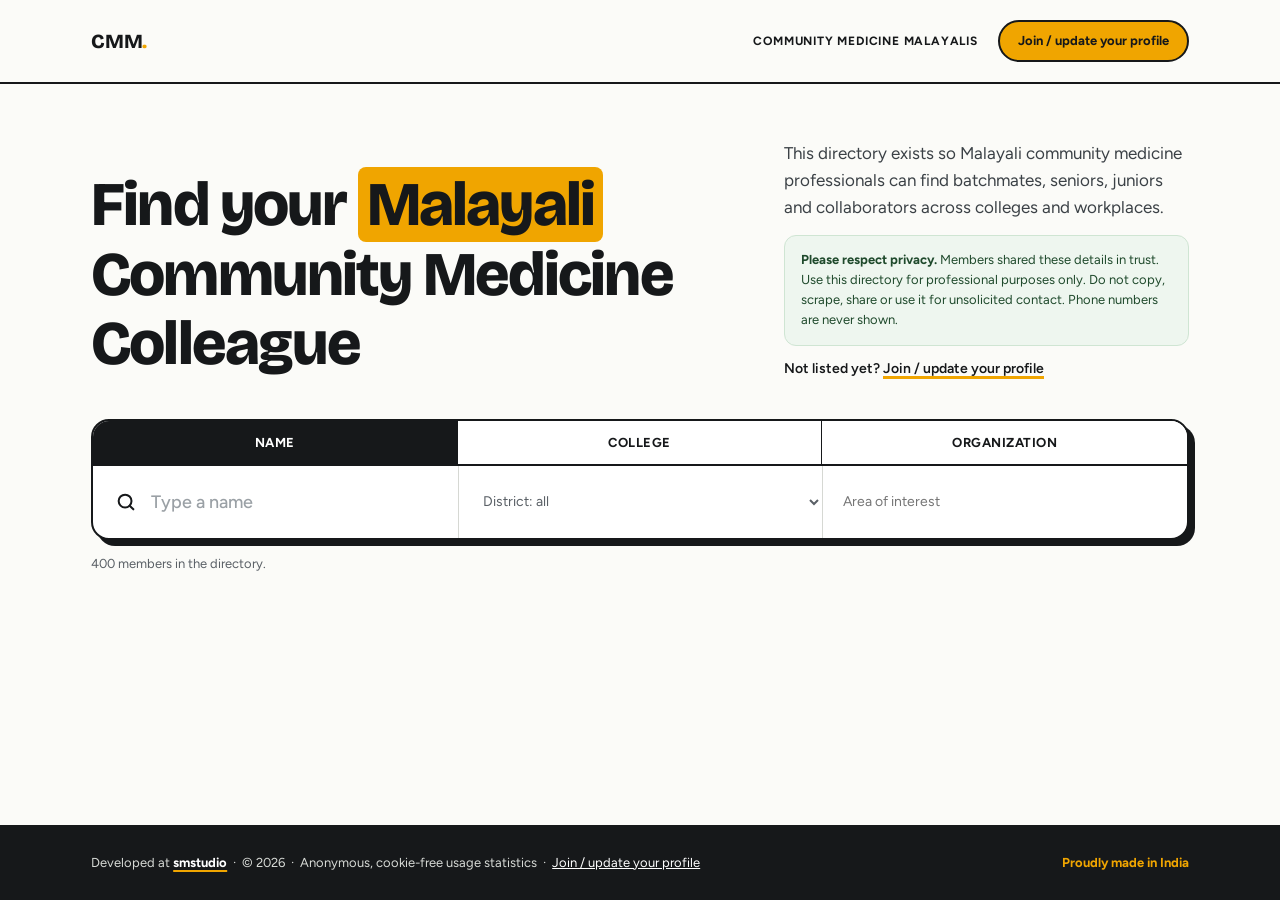
==== site/index.html @ 45ac95a4 "Add LinkedIn profile links to credits popup Co-Authored-By: Claude Sonnet 5.5 <noreply@anthropic.com" ====
<!DOCTYPE html>
<html lang="en">
<head>
<meta charset="UTF-8">
<meta name="viewport" content="width=device-width, initial-scale=1.0">
<title>Community Medicine Malayalis Directory</title>
<link rel="icon" type="image/svg+xml" href="favicon.svg">
<link rel="icon" type="image/png" sizes="32x32" href="favicon-32.png">
<link rel="apple-touch-icon" href="apple-touch-icon.png">
<meta name="theme-color" content="#16181a">
<meta name="description" content="A members directory for Malayali community medicine professionals. For professional use only.">
<link rel="preconnect" href="https://fonts.googleapis.com">
<link rel="preconnect" href="https://fonts.gstatic.com" crossorigin>
<link href="https://fonts.googleapis.com/css2?family=Bricolage+Grotesque:wght@500;700;800&family=Figtree:wght@400;500;600;700&display=swap" rel="stylesheet">
<style>
:root{
  --ink:#16181a; --paper:#fbfbf8; --white:#fff; --line:#d6d8d3; --muted:#5a6066;
  --gold:#f0a500; --gold-soft:#fff7e0; --green:#0b6b3a; --green-soft:#eef6ef; --blue:#1a4f9c; --amber:#a67600;
  --display:'Bricolage Grotesque','Segoe UI',system-ui,sans-serif; --body:'Figtree','Segoe UI',system-ui,sans-serif;
}
*{box-sizing:border-box;margin:0;padding:0}
html{scroll-behavior:smooth}
body{font-family:var(--body);background:var(--paper);color:var(--ink);line-height:1.5;min-height:100vh;display:flex;flex-direction:column}
a{color:var(--green)}
button,input,select{font-family:inherit;color:inherit}
:focus-visible{outline:3px solid var(--gold);outline-offset:2px}
.wrap{width:100%;max-width:1200px;margin:0 auto;padding:0 clamp(16px,4vw,64px)}

/* masthead */
.mast{border-bottom:2px solid var(--ink)}
.mast .wrap{display:flex;align-items:center;justify-content:space-between;gap:12px;padding-top:20px;padding-bottom:20px}
.logo{font-family:var(--display);font-weight:800;font-size:20px;letter-spacing:-.3px}
.logo span{color:var(--gold)}
.mast-title{font-size:12px;font-weight:700;letter-spacing:.8px;text-transform:uppercase;text-align:right}
.mast-r{display:flex;align-items:center;gap:20px}
.join-btn{display:inline-block;background:var(--gold);color:var(--ink);border:2px solid var(--ink);border-radius:999px;padding:9px 18px;font-size:13px;font-weight:700;text-decoration:none;white-space:nowrap;transition:transform .12s,box-shadow .12s}
.join-btn:hover{color:var(--ink);transform:translate(-1px,-1px);box-shadow:3px 3px 0 var(--ink)}
.join-btn:focus-visible{outline:3px solid var(--ink);outline-offset:2px}
.join-line{margin-top:12px;font-size:14px;font-weight:600}
.join-line a{color:var(--ink);text-decoration:underline;text-decoration-color:var(--gold);text-decoration-thickness:3px;text-underline-offset:3px}
.foot a{color:#fff;text-decoration:underline}
@media(max-width:720px){.mast-title{display:none}}

/* hero */
.hero{display:flex;flex-wrap:wrap;gap:32px 48px;align-items:flex-end;padding:clamp(32px,6vw,56px) 0 clamp(24px,4vw,40px)}
.hero h1{flex:1 1 560px;font-family:var(--display);font-weight:800;font-size:clamp(36px,5.4vw,62px);line-height:1.12;letter-spacing:-.03em}
.hero h1 mark{background:var(--gold);color:var(--ink);padding:0 .15em;border-radius:8px;-webkit-box-decoration-break:clone;box-decoration-break:clone}
.hero-side{flex:1 1 320px;min-width:0}
.hero-side p{font-size:17px;line-height:1.6;color:#3b4146;margin-bottom:14px}
.privacy{padding:14px 16px;border-radius:12px;background:var(--green-soft);border:1px solid #cfe5d3;font-size:13px;line-height:1.55;color:#1f4a2c}

/* search box */
.search{border:2px solid var(--ink);border-radius:18px;background:var(--white);box-shadow:6px 6px 0 var(--ink);position:relative}
.tabs{display:grid;grid-template-columns:repeat(3,minmax(0,1fr));border-bottom:2px solid var(--ink);border-radius:16px 16px 0 0;overflow:hidden}
.tab{padding:14px 8px;text-align:center;font-size:13px;font-weight:700;letter-spacing:.5px;text-transform:uppercase;background:var(--white);border:none;border-right:1px solid var(--ink);cursor:pointer}
.tab:last-child{border-right:none}
.tab[aria-selected="true"]{background:var(--ink);color:#fff}
.tab:hover:not([aria-selected="true"]){background:var(--gold-soft)}
.sbar{display:grid;grid-template-columns:repeat(3,minmax(0,1fr));align-items:stretch;position:relative}
.qwrap{position:static;display:flex;align-items:center;gap:14px;padding:0 22px;min-height:72px}
.qwrap svg{flex:none}
.qwrap input{flex:1;min-width:0;border:none;background:none;font-size:18px;font-weight:600;padding:20px 0;outline:none}
.qwrap input::placeholder{color:#9aa0a5;font-weight:500}
.qwrap:focus-within{background:#fffdf4}
.sel{border-left:1px solid var(--line);display:flex;align-items:center}
.sel select,.sel input{width:100%;height:100%;min-height:72px;border:none;background:none;padding:0 20px;font-size:14px;color:var(--muted);outline:none}
.sel select:focus,.sel input:focus{background:#fffdf4}
.hint{border-radius:0 0 16px 16px;padding:12px 22px;background:var(--gold-soft);border-top:1px solid #f0d890;font-size:13px;line-height:1.5;color:#5c4600}
.suggestions{position:absolute;left:-2px;right:-2px;top:100%;z-index:60;background:#fff;border:2px solid var(--ink);border-radius:0 0 16px 16px;max-height:340px;overflow-y:auto;display:none;box-shadow:6px 6px 0 var(--ink)}
.suggestions.show{display:block}
.suggestions button{display:flex;justify-content:space-between;gap:12px;width:100%;text-align:left;padding:13px 22px;border:none;background:#fff;font-size:15px;font-weight:500;cursor:pointer;border-bottom:1px solid #eee}
.suggestions button:hover,.suggestions button:focus{background:var(--gold-soft);outline:none}
.suggestions .cnt{color:var(--muted);font-size:12px;white-space:nowrap;font-weight:600}
.sugtitle{padding:8px 22px;background:var(--ink);color:#fff;font-size:11px;font-weight:700;letter-spacing:.8px;text-transform:uppercase}

/* results */
#results-area{padding-top:44px}
.rhead{display:flex;flex-wrap:wrap;gap:12px 20px;align-items:center;justify-content:space-between;margin-bottom:14px}
.rcount{font-family:var(--display);font-weight:700;font-size:28px;letter-spacing:-.5px}
.rsub{font-size:13px;font-weight:700}
.rsub .ug{color:var(--blue)} .rsub .pg{color:var(--green)} .rsub .wk{color:var(--amber)}
.tools{display:flex;flex-wrap:wrap;gap:10px;align-items:center;border-top:2px solid var(--ink);padding-top:14px;margin-bottom:20px}
.seg{display:inline-flex;border:2px solid var(--ink);border-radius:999px;overflow:hidden}
.seg button{padding:8px 16px;font-size:13px;font-weight:700;border:none;background:#fff;cursor:pointer}
.seg button[aria-pressed="true"]{background:var(--ink);color:#fff}
.sortsel{display:flex;align-items:center;gap:8px;margin-left:auto;font-size:13px;font-weight:600}
.sortsel select{padding:8px 12px;border:2px solid var(--ink);border-radius:999px;background:#fff;font-size:13px;font-weight:600}
.dirbtn{padding:8px 12px;border:2px solid var(--ink);border-radius:999px;background:#fff;font-size:13px;font-weight:700;cursor:pointer}

/* cards */
.cards{display:grid;grid-template-columns:repeat(auto-fill,minmax(310px,1fr));gap:20px}
.card{background:#fff;border:2px solid var(--ink);border-radius:16px;padding:20px;display:flex;flex-direction:column;gap:14px;box-shadow:4px 4px 0 var(--ink);transition:transform .15s,box-shadow .15s}
.card:hover{transform:translate(-2px,-2px);box-shadow:6px 6px 0 var(--ink)}
.cname{font-family:var(--display);font-weight:700;font-size:21px;letter-spacing:-.3px;line-height:1.15}
.cmeta{font-size:13px;color:var(--muted);margin-top:4px;display:flex;flex-wrap:wrap;gap:6px 10px;align-items:center}
.chip{display:inline-block;padding:2px 9px;border-radius:999px;font-size:11px;font-weight:700;border:1.5px solid currentColor}
.chip.done{color:var(--green)} .chip.ongoing{color:var(--amber)}
.rows{display:flex;flex-direction:column;gap:8px}
.trow{display:flex;gap:10px;align-items:baseline;font-size:13.5px;font-weight:500;line-height:1.4}
.trow.dim{opacity:.4}
.tag{flex:0 0 62px;font-size:11px;font-weight:800;letter-spacing:.8px}
.tag.ug{color:var(--blue)} .tag.pg{color:var(--green)} .tag.wk{color:var(--amber)}
.tsub{display:block;font-weight:400;color:var(--muted);font-size:12px}
.cactions{display:flex;gap:8px;margin-top:auto}
.btn{padding:9px 16px;border:2px solid var(--ink);border-radius:999px;background:#fff;font-size:13px;font-weight:700;cursor:pointer}
.btn:hover{background:var(--gold-soft)}
.btn.solid{background:var(--ink);color:#fff}
.btn.solid:hover{background:#2c3135}
.emailbox{font-size:13px;font-weight:600;word-break:break-all;padding:10px 12px;background:var(--gold-soft);border:1px solid #f0d890;border-radius:10px}

/* table */
.tablewrap{overflow-x:auto;border:2px solid var(--ink);border-radius:14px;background:#fff}
table{width:100%;border-collapse:collapse;font-size:13.5px;min-width:860px}
th{position:sticky;top:0;background:var(--ink);color:#fff;text-align:left;padding:0;font-size:11px;letter-spacing:.7px;text-transform:uppercase;white-space:nowrap}
th button{width:100%;padding:13px 14px;background:none;border:none;color:#fff;font:inherit;text-transform:inherit;letter-spacing:inherit;font-weight:700;text-align:left;cursor:pointer;display:flex;gap:6px;align-items:center}
th button:hover{background:#2c3135}
th .arrow{opacity:.35;font-size:10px}
th[aria-sort="ascending"] .arrow,th[aria-sort="descending"] .arrow{opacity:1;color:var(--gold)}
th.plain{padding:13px 14px}
td{padding:13px 14px;border-bottom:1px solid var(--line);vertical-align:top}
tbody tr:hover{background:#fffdf4}
td.acts{display:table-cell;white-space:nowrap}
td.acts .btn{display:block;margin-bottom:6px;padding:6px 14px}
td.acts .emailbox{margin-bottom:6px;white-space:normal;min-width:180px}
td.nm{font-weight:700;font-family:var(--display);font-size:15px}
td.dimcell{opacity:.45}
td .tsub{margin-top:2px}

mark{background:#ffe27a;color:inherit;border-radius:3px;padding:0 1px}
.empty{padding:48px 20px;text-align:center;border:2px dashed var(--ink);border-radius:16px;background:#fff;color:var(--muted)}
.empty b{display:block;font-family:var(--display);font-size:22px;color:var(--ink);margin-bottom:6px}

/* pagination */
.pager{display:flex;flex-wrap:wrap;gap:12px;justify-content:space-between;align-items:center;padding:30px 0 4px}
.pshow{font-size:13px;color:var(--muted)}
.pnav{display:flex;gap:6px;align-items:center;flex-wrap:wrap}
.pbtn{min-width:38px;height:38px;padding:0 10px;border-radius:999px;border:2px solid transparent;background:none;font-size:14px;font-weight:600;cursor:pointer}
.pbtn:hover:not(:disabled):not([aria-current]){border-color:var(--ink)}
.pbtn[aria-current="page"]{background:var(--ink);color:#fff}
.pbtn.wide{border-color:var(--ink);font-weight:700;padding:0 16px}
.pbtn:disabled{color:#9aa0a5;cursor:default;border-color:transparent}
.pdots{padding:0 4px;color:var(--muted)}

/* modal */
.overlay{position:fixed;inset:0;background:rgba(22,24,26,.6);display:none;align-items:center;justify-content:center;z-index:100;padding:16px}
.overlay.show{display:flex}
.modal{background:#fff;border:2px solid var(--ink);border-radius:18px;box-shadow:8px 8px 0 var(--ink);max-width:560px;width:100%;max-height:90vh;overflow-y:auto;padding:26px}
.mhead{display:flex;justify-content:space-between;gap:12px;align-items:flex-start;margin-bottom:16px;padding-bottom:14px;border-bottom:2px solid var(--ink)}
.mhead h2{font-family:var(--display);font-size:26px;line-height:1.1;letter-spacing:-.4px}
.mclose{width:38px;height:38px;border-radius:50%;border:2px solid var(--ink);background:#fff;font-size:18px;cursor:pointer;flex:none}
.msec{margin-bottom:16px}
.msec h3{font-size:11px;font-weight:800;letter-spacing:.9px;text-transform:uppercase;color:var(--muted);margin-bottom:6px}
.msec p{font-size:14.5px;font-weight:500}
.itags{display:flex;flex-wrap:wrap;gap:6px}
.itag{padding:3px 10px;border:1.5px solid var(--ink);border-radius:999px;font-size:12px;font-weight:600}

/* footer */
.foot{margin-top:56px;background:var(--ink);color:#d7dad6}
.foot .wrap{display:flex;flex-wrap:wrap;gap:12px;justify-content:space-between;align-items:center;padding-top:28px;padding-bottom:28px;font-size:13px}
.foot b{color:#fff}
.foot .in{color:var(--gold);font-weight:700}
.credit-link{background:none;border:0;padding:0;font:inherit;font-weight:700;color:#fff;cursor:pointer;text-decoration:underline;text-decoration-color:var(--gold);text-decoration-thickness:2px;text-underline-offset:3px}
.credit-link:hover{color:var(--gold)}
.credit-link:focus-visible{outline:3px solid var(--gold);outline-offset:3px;border-radius:3px}
/* credits popup */
.cgroup{margin-bottom:18px}
.cgroup:last-child{margin-bottom:0}
.cgroup h3{font-size:11px;font-weight:800;letter-spacing:.9px;text-transform:uppercase;color:var(--muted);margin-bottom:8px}
.cperson{display:flex;justify-content:space-between;align-items:center;gap:12px;flex-wrap:wrap;padding:12px 14px;border:2px solid var(--ink);border-radius:12px;background:var(--gold-soft);margin-bottom:8px}
.cperson:last-child{margin-bottom:0}
.cname{font-family:var(--display);font-weight:800;font-size:18px;line-height:1.2}
.crole{font-size:13px;font-weight:500;color:var(--muted);margin-top:2px}
.clink{display:inline-flex;align-items:center;gap:6px;padding:6px 12px;border:2px solid var(--ink);border-radius:999px;background:#fff;color:var(--ink);font-size:12.5px;font-weight:700;text-decoration:none;white-space:nowrap}
.clink:hover{background:var(--ink);color:#fff}
.clink svg{width:14px;height:14px;fill:currentColor}
.cnote{font-size:12px;color:var(--muted);margin-top:16px;padding-top:12px;border-top:1px solid var(--line)}
main{flex:1}
.loadnote{font-size:13px;color:var(--muted);margin-top:14px}
@media (max-width:640px){
  .sbar{grid-template-columns:1fr}
  .sel{border-left:none;border-top:1px solid var(--line)}
  .tab{font-size:11px;letter-spacing:.2px}
  .search{box-shadow:4px 4px 0 var(--ink)}
  .qwrap input{font-size:17px}
  .sortsel{margin-left:0;width:100%}
  .mast-title{display:none}
}
</style>
<script data-goatcounter="https://cmm.goatcounter.com/count"
        async src="//gc.zgo.at/count.js"></script>
</head>
<body>

<header class="mast"><div class="wrap">
  <div class="logo">CMM<span>.</span></div>
  <div class="mast-r"><div class="mast-title">Community Medicine Malayalis</div><a class="join-btn" href="https://docs.google.com/forms/d/e/1FAIpQLScqlafdQdbwn4M9MFp9jp8qxXYpPZm8fULQ5s_ktDN0arLXPQ/viewform?pli=1" rel="noopener noreferrer" target="_blank" data-join>Join / update your profile</a></div>
</div></header>

<main>
<div class="wrap">
  <section class="hero">
    <h1>Find your <mark>Malayali</mark> Community Medicine Colleague</h1>
    <div class="hero-side">
      <p>This directory exists so Malayali community medicine professionals can find batchmates, seniors, juniors and collaborators across colleges and workplaces.</p>
      <div class="privacy"><b>Please respect privacy.</b> Members shared these details in trust. Use this directory for professional purposes only. Do not copy, scrape, share or use it for unsolicited contact. Phone numbers are never shown.</div>
      <div class="join-line">Not listed yet? <a href="https://docs.google.com/forms/d/e/1FAIpQLScqlafdQdbwn4M9MFp9jp8qxXYpPZm8fULQ5s_ktDN0arLXPQ/viewform?pli=1" rel="noopener noreferrer" target="_blank" data-join>Join / update your profile</a></div>
    </div>
  </section>

  <section class="search" aria-label="Search the directory">
    <div class="tabs" role="tablist" aria-label="What to search">
      <button class="tab" role="tab" data-scope="name" aria-selected="true">Name</button>
      <button class="tab" role="tab" data-scope="college" aria-selected="false">College</button>
      <button class="tab" role="tab" data-scope="org" aria-selected="false">Organization</button>
    </div>
    <div class="sbar">
      <div class="qwrap">
        <svg width="22" height="22" viewBox="0 0 24 24" fill="none" stroke="#16181a" stroke-width="2.2" stroke-linecap="round" aria-hidden="true"><circle cx="11" cy="11" r="7"/><path d="M20 20l-4-4"/></svg>
        <input id="q" type="text" autocomplete="off" aria-label="Search" placeholder="Type a name">
      </div>
      <div class="sel"><select id="district" aria-label="Native district"><option value="">District: all</option></select></div>
      <div class="sel"><input id="interest" type="text" aria-label="Area of interest" placeholder="Area of interest" autocomplete="off"></div>
      <div class="suggestions" id="suggestions"></div>
    </div>
    <div class="hint" id="hint" style="display:none">Members spelled college names in different ways. Try <b>GMC</b>, <b>Govt Medical College</b> or the city name, such as <b>Trivandrum</b> or <b>Thiruvananthapuram</b>.</div>
  </section>

  <div class="loadnote" id="loadnote">Loading directory…</div>

  <section id="results-area" hidden>
    <div class="rhead">
      <div class="rcount" id="rcount"></div>
      <div class="rsub" id="rsub"></div>
    </div>
    <div class="tools">
      <div class="seg" role="group" aria-label="View">
        <button id="vCards" aria-pressed="true">Cards</button>
        <button id="vTable" aria-pressed="false">Table</button>
      </div>
      <div class="sortsel"><label for="sortKey">Sort by</label>
        <select id="sortKey">
          <option value="name">Name</option>
          <option value="native_district">District</option>
          <option value="professional_status">Status</option>
          <option value="ug_college">UG college</option>
          <option value="pg_college">PG college</option>
          <option value="organization">Organization</option>
          <option value="designation">Designation</option>
        </select>
        <button class="dirbtn" id="sortDir" aria-label="Toggle sort direction">A → Z</button>
      </div>
    </div>
    <div id="out" aria-live="polite"></div>
    <nav class="pager" id="pager" aria-label="Pages"></nav>
  </section>
</div>
</main>

<footer class="foot"><div class="wrap">
  <div>Developed at <button type="button" class="credit-link" id="creditsBtn" aria-haspopup="dialog" title="Meet the team behind this platform">smstudio</button> &nbsp;·&nbsp; © 2026 &nbsp;·&nbsp; Anonymous, cookie-free usage statistics &nbsp;·&nbsp; <a href="https://docs.google.com/forms/d/e/1FAIpQLScqlafdQdbwn4M9MFp9jp8qxXYpPZm8fULQ5s_ktDN0arLXPQ/viewform?pli=1" rel="noopener noreferrer" target="_blank" data-join>Join / update your profile</a></div>
  <div class="in">Proudly made in India</div>
</div></footer>

<div class="overlay" id="overlay" role="dialog" aria-modal="true" aria-labelledby="mname">
  <div class="modal">
    <div class="mhead"><h2 id="mname"></h2><button class="mclose" id="mclose" aria-label="Close">✕</button></div>
    <div id="mbody"></div>
  </div>
</div>

<div class="overlay" id="creditsOverlay" role="dialog" aria-modal="true" aria-labelledby="creditsTitle">
  <div class="modal">
    <div class="mhead"><h2 id="creditsTitle">Credits</h2><button class="mclose" id="creditsClose" aria-label="Close credits">✕</button></div>
    <div id="creditsBody"></div>
  </div>
</div>

<script>
var CSV_URL = 'directory.csv';
var PAGE_SIZE = 20;
var EMAIL_RE = /^[^\s@<>"']+@[^\s@<>"']+\.[^\s@<>"']+$/;

/* ---------- CSV ---------- */
function parseCSV(text) {
  var rows = [], row = [], cell = '', inQuotes = false;
  for (var i = 0; i < text.length; i++) {
    var ch = text[i];
    if (inQuotes) {
      if (ch === '"') { if (text[i + 1] === '"') { cell += '"'; i++; } else inQuotes = false; }
      else cell += ch;
    } else if (ch === '"') inQuotes = true;
    else if (ch === ',') { row.push(cell); cell = ''; }
    else if (ch === '\n' || ch === '\r') {
      if (ch === '\r' && text[i + 1] === '\n') i++;
      row.push(cell); cell = '';
      if (row.some(function (c) { return c.trim() !== ''; })) rows.push(row);
      row = [];
    } else cell += ch;
  }
  row.push(cell);
  if (row.some(function (c) { return c.trim() !== ''; })) rows.push(row);
  return rows;
}
function rowsToRecords(rows) {
  if (rows.length < 2) return [];
  var header = rows[0].map(function (h) { return h.trim(); });
  var out = [];
  for (var i = 1; i < rows.length; i++) {
    var rec = {};
    header.forEach(function (h, idx) { rec[h] = (rows[i][idx] || '').trim(); });
    if (rec.name) out.push(rec);
  }
  return out;
}

/* ---------- helpers ---------- */
function esc(t) {
  return String(t == null ? '' : t).replace(/[&<>"']/g, function (c) {
    return { '&': '&amp;', '<': '&lt;', '>': '&gt;', '"': '&quot;', "'": '&#39;' }[c];
  });
}
function norm(s) { return String(s || '').toLowerCase().replace(/[^a-z0-9]+/g, ' ').trim(); }
function tokens(q) { var n = norm(q); return n ? n.split(' ') : []; }
function hasAll(value, toks) { var n = norm(value); return n !== '' && toks.every(function (t) { return n.indexOf(t) !== -1; }); }
function hl(text, toks) {
  text = String(text == null ? '' : text);
  if (!toks.length || !text) return esc(text);
  var re = new RegExp('(' + toks.map(function (t) { return t.replace(/[.*+?^${}()|[\]\\]/g, '\\$&'); }).join('|') + ')', 'ig');
  return text.split(re).map(function (p, i) { return i % 2 ? '<mark>' + esc(p) + '</mark>' : esc(p); }).join('');
}
function statusInfo(r) {
  if (r.professional_status === 'PG Ongoing') return { text: 'PG ongoing', cls: 'ongoing' };
  if (r.professional_status === 'Completed PG') return { text: 'PG completed', cls: 'done' };
  return { text: '', cls: '' };
}

/* ---------- anonymous usage events (GoatCounter: no cookies, no search text, no names) ---------- */
function track(name) {
  try {
    if (window.goatcounter && typeof window.goatcounter.count === 'function') {
      window.goatcounter.count({ path: 'event/' + name, title: name, event: true });
    }
  } catch (e) { /* analytics must never break the page */ }
}
var searchTimer = null;
function trackSearch() {
  clearTimeout(searchTimer);
  var n = activeToks().join('').length;
  if (n < 3) return;
  searchTimer = setTimeout(function () { track('search-' + S.scope); }, 1500);
}

/* ---------- state ---------- */
var S = { scope: 'name', view: 'cards', sortKey: 'name', sortDir: 1, page: 1, revealed: {} };
var RECORDS = [], SUGGEST = { college: [], org: [] }, CURRENT = [];
var $ = function (id) { return document.getElementById(id); };

/* ---------- matching ---------- */
function activeToks() { return tokens($('q').value); }
function filterActive() { return activeToks().length > 0 || $('district').value !== '' || tokens($('interest').value).length > 0; }

function matchRecord(r, toks) {
  var hits = {};
  var d = $('district').value;
  if (d && r.native_district !== d) return null;
  var it = tokens($('interest').value);
  if (it.length && !hasAll(r.interests, it)) return null;
  if (!toks.length) return hits;
  var sc = S.scope;
  if (sc === 'name') { return hasAll(r.name, toks) ? { name: true } : null; }
  if (sc === 'college') {
    var any = false;
    ['ug_college', 'pg_college', 'organization'].forEach(function (k) { if (hasAll(r[k], toks)) { hits[k] = true; any = true; } });
    return any ? hits : null;
  }
  if (sc === 'org') {
    var a2 = false;
    ['organization', 'designation'].forEach(function (k) { if (hasAll(r[k], toks)) { hits[k] = true; a2 = true; } });
    return a2 ? hits : null;
  }
  return null;
}

function sortValue(r, key) { return (r[key] || '').toLowerCase(); }
function sortRows(rows) {
  var k = S.sortKey, dir = S.sortDir;
  return rows.slice().sort(function (a, b) {
    var x = sortValue(a.r, k), y = sortValue(b.r, k);
    if (x === '' && y !== '') return 1;
    if (y === '' && x !== '') return -1;
    var c = x.localeCompare(y, undefined, { numeric: true, sensitivity: 'base' });
    if (c === 0) c = a.r.name.localeCompare(b.r.name, undefined, { sensitivity: 'base' });
    return c * dir;
  });
}

/* ---------- rendering ---------- */
function emailHtml(r) {
  return EMAIL_RE.test(r.email) ? '<a href="mailto:' + esc(r.email) + '">' + esc(r.email) + '</a>' : 'Email not provided';
}
function levelRows(r, hits, toks, college) {
  var out = [];
  var rows = [
    { k: 'ug_college', tag: 'ug', label: 'UG', sub: r.ug_year ? 'Year ' + r.ug_year : '' },
    { k: 'pg_college', tag: 'pg', label: 'PG', sub: statusInfo(r).text },
    { k: 'organization', tag: 'wk', label: 'WORKING', sub: r.designation }
  ];
  rows.forEach(function (x) {
    if (!r[x.k]) return;
    var dim = college && !hits[x.k];
    out.push('<div class="trow' + (dim ? ' dim' : '') + '"><span class="tag ' + x.tag + '">' + x.label + '</span><span>' + hl(r[x.k], toks) +
      (x.sub ? '<span class="tsub">' + esc(x.sub) + '</span>' : '') + '</span></div>');
  });
  return out.join('');
}
function cardHtml(item, toks) {
  var r = item.r, st = statusInfo(r), id = item.id, college = S.scope === 'college' && toks.length > 0;
  var open = !!S.revealed[id];
  return '<article class="card"><div><div class="cname">' + hl(r.name, S.scope === 'name' ? toks : []) + '</div>' +
    '<div class="cmeta"><span>' + hl(r.native_district || 'District not given', []) + '</span>' +
    (st.text ? '<span class="chip ' + st.cls + '">' + esc(st.text) + '</span>' : '') + '</div></div>' +
    '<div class="rows">' + levelRows(r, item.hits, toks, college) + '</div>' +
    (open ? '<div class="emailbox">' + emailHtml(r) + '</div>' : '') +
    '<div class="cactions"><button class="btn solid" data-act="email" data-id="' + id + '">' + (open ? 'Hide email' : 'Show email') + '</button>' +
    '<button class="btn" data-act="detail" data-id="' + id + '">Details</button></div></article>';
}
var COLS = [
  { k: 'name', label: 'Name' }, { k: 'native_district', label: 'District' }, { k: 'professional_status', label: 'Status' },
  { k: 'ug_college', label: 'UG college' }, { k: 'pg_college', label: 'PG college' }, { k: 'organization', label: 'Organization' },
  { k: 'designation', label: 'Designation' }
];
function tableHtml(items, toks) {
  var college = S.scope === 'college' && toks.length > 0;
  var head = COLS.map(function (c) {
    var sorted = S.sortKey === c.k;
    var aria = sorted ? (S.sortDir === 1 ? 'ascending' : 'descending') : 'none';
    return '<th scope="col" aria-sort="' + aria + '"><button data-sort="' + c.k + '">' + esc(c.label) + ' <span class="arrow">' + (sorted ? (S.sortDir === 1 ? '▲' : '▼') : '↕') + '</span></button></th>';
  }).join('') + '<th scope="col" class="plain">Contact</th>';
  var body = items.map(function (it) {
    var r = it.r, id = it.id, h = it.hits;
    function cell(k, extra) {
      var dim = college && (k === 'ug_college' || k === 'pg_college' || k === 'organization') && !h[k];
      var hlOn = (S.scope === 'college' && h[k]) || (S.scope === 'org' && h[k]) || false || (S.scope === 'name' && k === 'name');
      return '<td class="' + (extra || '') + (dim ? ' dimcell' : '') + '">' + (hlOn ? hl(r[k], toks) : esc(r[k])) + '</td>';
    }
    var open = !!S.revealed[id];
    return '<tr>' + cell('name', 'nm') + cell('native_district') +
      '<td>' + esc(statusInfo(r).text) + '</td>' + cell('ug_college') + cell('pg_college') + cell('organization') + cell('designation') +
      '<td class="acts">' + (open ? '<div class="emailbox">' + emailHtml(r) + '</div>' : '<button class="btn" data-act="email" data-id="' + id + '">Show email</button>') +
      '<button class="btn" data-act="detail" data-id="' + id + '">Details</button></td></tr>';
  }).join('');
  return '<div class="tablewrap"><table><thead><tr>' + head + '</tr></thead><tbody>' + body + '</tbody></table></div>';
}
function pagerHtml(total, pages) {
  if (total <= PAGE_SIZE) return '<div class="pshow">Showing all ' + total + '</div>';
  var from = (S.page - 1) * PAGE_SIZE + 1, to = Math.min(total, S.page * PAGE_SIZE);
  var nums = [], p;
  for (p = 1; p <= pages; p++) { if (p === 1 || p === pages || Math.abs(p - S.page) <= 1) nums.push(p); else if (nums[nums.length - 1] !== '…') nums.push('…'); }
  var btns = nums.map(function (n) {
    return n === '…' ? '<span class="pdots">…</span>' :
      '<button class="pbtn" data-page="' + n + '"' + (n === S.page ? ' aria-current="page"' : '') + ' aria-label="Page ' + n + '">' + n + '</button>';
  }).join('');
  return '<div class="pshow">Showing ' + from + ' to ' + to + ' of ' + total + '</div><div class="pnav">' +
    '<button class="pbtn wide" data-page="' + (S.page - 1) + '"' + (S.page === 1 ? ' disabled' : '') + '>Previous</button>' + btns +
    '<button class="pbtn wide" data-page="' + (S.page + 1) + '"' + (S.page === pages ? ' disabled' : '') + '>Next</button></div>';
}

function render(resetPage) {
  if (resetPage) S.page = 1;
  var area = $('results-area');
  if (!filterActive()) { area.hidden = true; CURRENT = []; return; }
  var toks = activeToks();
  var items = [];
  RECORDS.forEach(function (r, i) { var h = matchRecord(r, toks); if (h) items.push({ r: r, id: i, hits: h }); });
  items = sortRows(items);
  CURRENT = items;
  area.hidden = false;
  var total = items.length, pages = Math.max(1, Math.ceil(total / PAGE_SIZE));
  if (S.page > pages) S.page = pages;
  var c = { ug: 0, pg: 0, wk: 0 };
  if (S.scope === 'college' && toks.length) {
    items.forEach(function (it) { if (it.hits.ug_college) c.ug++; if (it.hits.pg_college) c.pg++; if (it.hits.organization) c.wk++; });
    $('rsub').innerHTML = '<span class="ug">UG ' + c.ug + '</span> &nbsp;/&nbsp; <span class="pg">PG ' + c.pg + '</span> &nbsp;/&nbsp; <span class="wk">Working ' + c.wk + '</span>';
  } else $('rsub').innerHTML = '';
  $('rcount').textContent = total + (total === 1 ? ' member found' : ' members found');
  if (!total) {
    $('out').innerHTML = '<div class="empty"><b>No members found</b>Try a shorter word, another spelling (GMC, Govt, a city name) or a different tab.</div>';
    $('pager').innerHTML = ''; return;
  }
  var slice = items.slice((S.page - 1) * PAGE_SIZE, S.page * PAGE_SIZE);
  $('out').innerHTML = S.view === 'table' ? tableHtml(slice, toks) : '<div class="cards">' + slice.map(function (it) { return cardHtml(it, toks); }).join('') + '</div>';
  $('pager').innerHTML = pagerHtml(total, pages);
  $('sortKey').value = S.sortKey;
  $('sortDir').textContent = S.sortDir === 1 ? 'A → Z' : 'Z → A';
}

/* ---------- suggestions ---------- */
function buildSuggest(fields) {
  var map = {};
  RECORDS.forEach(function (r) {
    fields.forEach(function (f) {
      var raw = r[f]; var k = norm(raw); if (!k) return;
      if (map[k]) map[k].count++; else map[k] = { display: raw, key: k, count: 1 };
    });
  });
  return Object.keys(map).map(function (k) { return map[k]; });
}
function showSuggest() {
  var box = $('suggestions'), toks = activeToks();
  var pool = S.scope === 'college' ? SUGGEST.college : S.scope === 'org' ? SUGGEST.org : [];
  if (!toks.length || !pool.length) { box.classList.remove('show'); box.innerHTML = ''; return; }
  var list = pool.filter(function (s) { return toks.every(function (t) { return s.key.indexOf(t) !== -1; }); })
    .sort(function (a, b) { return b.count - a.count || a.display.localeCompare(b.display); }).slice(0, 8);
  if (!list.length) { box.classList.remove('show'); box.innerHTML = ''; return; }
  box.innerHTML = list.map(function (s) {
    return '<button type="button" data-fill="' + esc(s.display) + '"><span>' + hl(s.display, toks) + '</span><span class="cnt">' + s.count + (s.count === 1 ? ' mention' : ' mentions') + '</span></button>';
  }).join('');
  box.classList.add('show');
}

/* ---------- details modal ---------- */
function openDetail(id) {
  var r = RECORDS[id]; if (!r) return;
  var st = statusInfo(r), sec = [];
  function add(h, body) { if (body) sec.push('<div class="msec"><h3>' + esc(h) + '</h3>' + body + '</div>'); }
  add('Native district', r.native_district ? '<p>' + esc(r.native_district) + '</p>' : '');
  add('Status', st.text ? '<p>' + esc(st.text) + (r.pg_completion_expected && r.professional_status === 'PG Ongoing' ? ' · expected ' + esc(r.pg_completion_expected) : '') + (r.md_completion_year && r.professional_status === 'Completed PG' ? ' · ' + esc(r.md_completion_year) : '') + '</p>' : '');
  add('UG', r.ug_college ? '<p>' + esc(r.ug_college) + '</p><p class="tsub">' + esc([r.ug_state, r.ug_year].filter(Boolean).join(' · ')) + '</p>' : '');
  add('PG', r.pg_college ? '<p>' + esc(r.pg_college) + '</p><p class="tsub">' + esc(r.pg_state) + '</p>' : '');
  add('Working at', r.organization ? '<p>' + esc(r.organization) + '</p>' + (r.designation ? '<p class="tsub">' + esc(r.designation) + '</p>' : '') : '');
  var tags = r.interests ? r.interests.split(/[;,|]/).map(function (s) { return s.trim(); }).filter(Boolean) : [];
  add('Areas of interest', tags.length ? '<div class="itags">' + tags.map(function (t) { return '<span class="itag">' + esc(t) + '</span>'; }).join('') + '</div>' : '');
  add('Email', '<p>' + emailHtml(r) + '</p>');
  $('mname').textContent = r.name;
  $('mbody').innerHTML = sec.join('');
  $('overlay').classList.add('show');
  $('mclose').focus();
}
function closeDetail() { $('overlay').classList.remove('show'); }

/* ---------- credits popup ---------- */
/* Edit this list to update the credits. A person with an empty linkedin value shows no LinkedIn button. */
var CREDITS = [
  { group: 'Created and maintained by', people: [
    { name: 'Dr Sharan Murali', role: 'Scientist C, ICMR – National Institute of Epidemiology', linkedin: 'https://www.linkedin.com/in/drsharanmurali' }
  ] },
  { group: 'Platform idea', people: [
    { name: 'Dr Amal Kareem', role: '', linkedin: 'https://www.linkedin.com/in/dr-amal-kareem-36b134157' },
    { name: 'Dr Salin K Eliyas', role: '', linkedin: 'https://www.linkedin.com/in/salins13' }
  ] }
];
var LI_ICON = '<svg viewBox="0 0 24 24" aria-hidden="true"><path d="M20.45 20.45h-3.55v-5.57c0-1.33-.03-3.04-1.85-3.04-1.86 0-2.14 1.45-2.14 2.94v5.67H9.36V9h3.41v1.56h.05c.47-.9 1.63-1.85 3.36-1.85 3.6 0 4.27 2.37 4.27 5.45v6.29zM5.34 7.43a2.06 2.06 0 1 1 0-4.12 2.06 2.06 0 0 1 0 4.12zM7.12 20.45H3.56V9h3.56v11.45zM22.22 0H1.77C.79 0 0 .77 0 1.73v20.54C0 23.23.79 24 1.77 24h20.45c.98 0 1.78-.77 1.78-1.73V1.73C24 .77 23.2 0 22.22 0z"/></svg>';
function safeUrl(u) { return /^https:\/\/([a-z]+\.)?linkedin\.com\//i.test(u || '') ? u : ''; }
function openCredits() {
  $('creditsBody').innerHTML = CREDITS.map(function (g) {
    return '<div class="cgroup"><h3>' + esc(g.group) + '</h3>' + g.people.map(function (p) {
      var u = safeUrl(p.linkedin);
      return '<div class="cperson"><div><div class="cname">' + esc(p.name) + '</div>' +
        (p.role ? '<div class="crole">' + esc(p.role) + '</div>' : '') + '</div>' +
        (u ? '<a class="clink" href="' + esc(u) + '" target="_blank" rel="noopener noreferrer" aria-label="' + esc(p.name) + ' on LinkedIn">' + LI_ICON + 'LinkedIn</a>' : '') +
        '</div>';
    }).join('') + '</div>';
  }).join('');
  track('credits-open');
  $('creditsOverlay').classList.add('show');
  $('creditsClose').focus();
}
function closeCredits() {
  if (!$('creditsOverlay').classList.contains('show')) return;
  $('creditsOverlay').classList.remove('show');
  $('creditsBtn').focus();
}
$('creditsBtn').addEventListener('click', openCredits);
$('creditsClose').addEventListener('click', closeCredits);
$('creditsOverlay').addEventListener('click', function (e) { if (e.target === $('creditsOverlay')) closeCredits(); });
document.addEventListener('keydown', function (e) { if (e.key === 'Escape') closeCredits(); });

/* ---------- events ---------- */
var PLACEHOLDERS = {
  name: 'Type a name', college: 'e.g. Kottayam, JIPMER, Amala, Government Medical College', org: 'Organization or designation'
};
document.addEventListener('click', function (e) { if (e.target.closest('[data-join]')) track('join-click'); });
document.querySelector('.tabs').addEventListener('click', function (e) {
  var b = e.target.closest('.tab'); if (!b) return;
  S.scope = b.getAttribute('data-scope');
  track('tab-' + S.scope);
  document.querySelectorAll('.tab').forEach(function (t) { t.setAttribute('aria-selected', t === b ? 'true' : 'false'); });
  $('q').placeholder = PLACEHOLDERS[S.scope];
  $('hint').style.display = S.scope === 'college' ? '' : 'none';
  showSuggest(); render(true);
});
$('q').addEventListener('input', function () { showSuggest(); render(true); trackSearch(); });
$('q').addEventListener('focus', showSuggest);
$('district').addEventListener('change', function () { if (this.value) track('filter-district'); render(true); });
$('interest').addEventListener('input', function () { render(true); if (tokens(this.value).length) { clearTimeout(searchTimer); searchTimer = setTimeout(function () { track('filter-interest'); }, 1500); } });
$('suggestions').addEventListener('click', function (e) {
  var b = e.target.closest('button[data-fill]'); if (!b) return;
  $('q').value = b.getAttribute('data-fill'); $('suggestions').classList.remove('show'); render(true);
});
document.addEventListener('click', function (e) { if (!e.target.closest('.qwrap')) $('suggestions').classList.remove('show'); });
$('vCards').addEventListener('click', function () { S.view = 'cards'; track('view-cards'); $('vCards').setAttribute('aria-pressed', 'true'); $('vTable').setAttribute('aria-pressed', 'false'); render(false); });
$('vTable').addEventListener('click', function () { S.view = 'table'; track('view-table'); $('vTable').setAttribute('aria-pressed', 'true'); $('vCards').setAttribute('aria-pressed', 'false'); render(false); });
$('sortKey').addEventListener('change', function () { S.sortKey = this.value; render(true); });
$('sortDir').addEventListener('click', function () { S.sortDir *= -1; render(true); });
$('out').addEventListener('click', function (e) {
  var s = e.target.closest('[data-sort]');
  if (s) { track('table-sort'); var k = s.getAttribute('data-sort'); if (S.sortKey === k) S.sortDir *= -1; else { S.sortKey = k; S.sortDir = 1; } render(true); return; }
  var b = e.target.closest('[data-act]'); if (!b) return;
  var id = parseInt(b.getAttribute('data-id'), 10);
  if (b.getAttribute('data-act') === 'email') { S.revealed[id] = !S.revealed[id]; if (S.revealed[id]) track('email-reveal'); render(false); }
  else { track('details-open'); openDetail(id); }
});
$('pager').addEventListener('click', function (e) {
  var b = e.target.closest('[data-page]'); if (!b || b.disabled) return;
  S.page = parseInt(b.getAttribute('data-page'), 10); if (S.page > 1) track('page-next'); render(false);
  $('results-area').scrollIntoView({ behavior: 'smooth', block: 'start' });
});
$('mclose').addEventListener('click', closeDetail);
$('overlay').addEventListener('click', function (e) { if (e.target === $('overlay')) closeDetail(); });
document.addEventListener('keydown', function (e) { if (e.key === 'Escape') closeDetail(); });

/* ---------- load ---------- */
function loadData() {
  fetch(CSV_URL + '?t=' + Date.now(), { cache: 'no-store' })
    .then(function (resp) { if (!resp.ok) throw new Error('HTTP ' + resp.status); return resp.text(); })
    .then(function (text) {
      RECORDS = rowsToRecords(parseCSV(text));
      SUGGEST.college = buildSuggest(['ug_college', 'pg_college', 'organization']);
      SUGGEST.org = buildSuggest(['organization']);
      var ds = {}; RECORDS.forEach(function (r) { if (r.native_district) ds[r.native_district] = 1; });
      Object.keys(ds).sort().forEach(function (d) { var o = document.createElement('option'); o.value = d; o.textContent = d; $('district').appendChild(o); });
      $('loadnote').textContent = RECORDS.length + ' members in the directory.';
      render(false);
    })
    .catch(function (err) { $('loadnote').textContent = 'Could not load the directory (' + err.message + '). Please refresh.'; });
}
loadData();
</script>
</body>
</html>
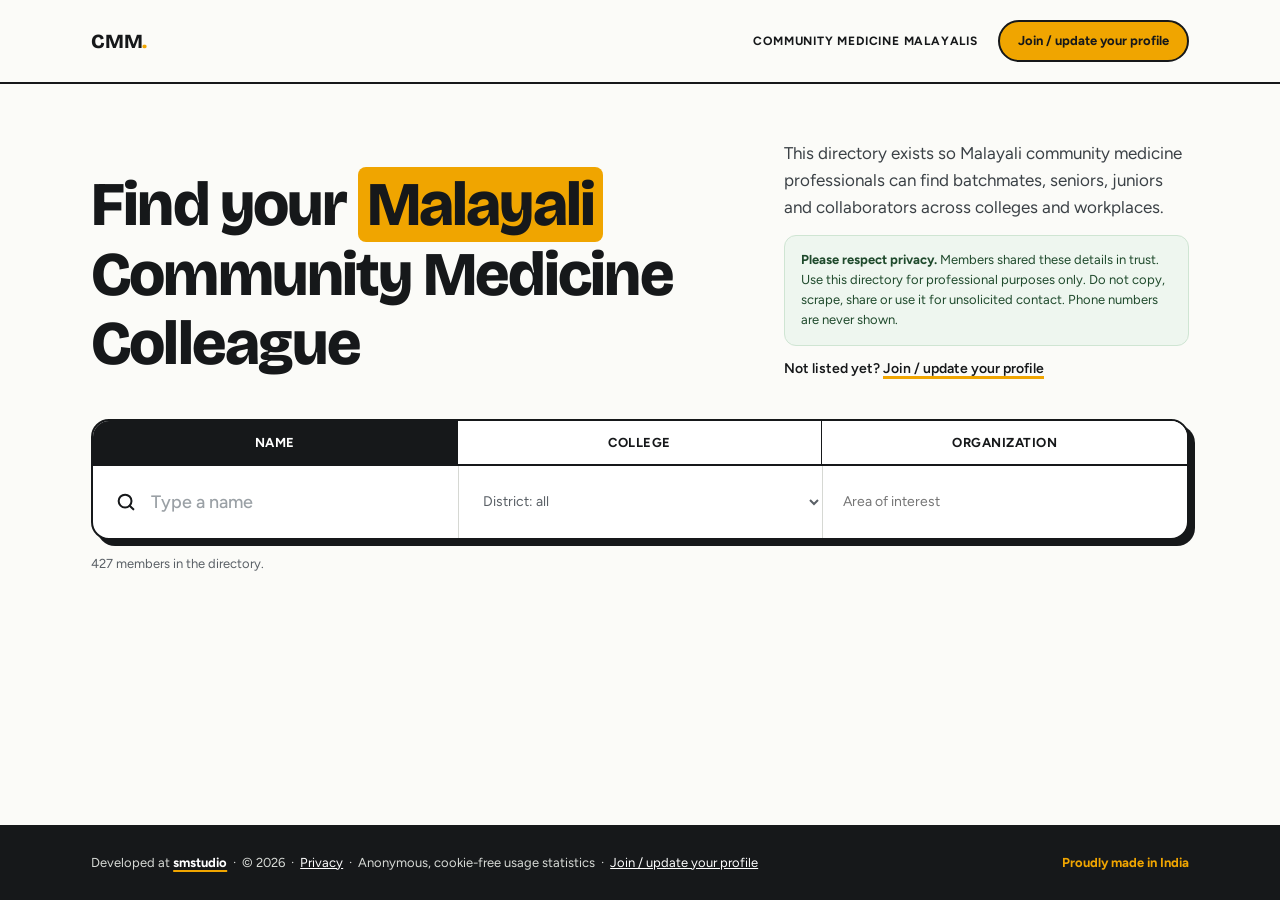
==== commit ec6e475e: "Add Privacy link to site footer Co-Authored-By: Claude Sonnet 5.5 <noreply@anthropic.com> Claude-Ses" ====
--- a/site/index.html
+++ b/site/index.html
@@ -257,7 +257,7 @@
 </main>
 
 <footer class="foot"><div class="wrap">
-  <div>Developed at <button type="button" class="credit-link" id="creditsBtn" aria-haspopup="dialog" title="Meet the team behind this platform">smstudio</button> &nbsp;·&nbsp; © 2026 &nbsp;·&nbsp; Anonymous, cookie-free usage statistics &nbsp;·&nbsp; <a href="https://docs.google.com/forms/d/e/1FAIpQLScqlafdQdbwn4M9MFp9jp8qxXYpPZm8fULQ5s_ktDN0arLXPQ/viewform?pli=1" rel="noopener noreferrer" target="_blank" data-join>Join / update your profile</a></div>
+  <div>Developed at <button type="button" class="credit-link" id="creditsBtn" aria-haspopup="dialog" title="Meet the team behind this platform">smstudio</button> &nbsp;·&nbsp; © 2026 &nbsp;·&nbsp; <a href="/privacy/">Privacy</a> &nbsp;·&nbsp; Anonymous, cookie-free usage statistics &nbsp;·&nbsp; <a href="https://docs.google.com/forms/d/e/1FAIpQLScqlafdQdbwn4M9MFp9jp8qxXYpPZm8fULQ5s_ktDN0arLXPQ/viewform?pli=1" rel="noopener noreferrer" target="_blank" data-join>Join / update your profile</a></div>
   <div class="in">Proudly made in India</div>
 </div></footer>
 
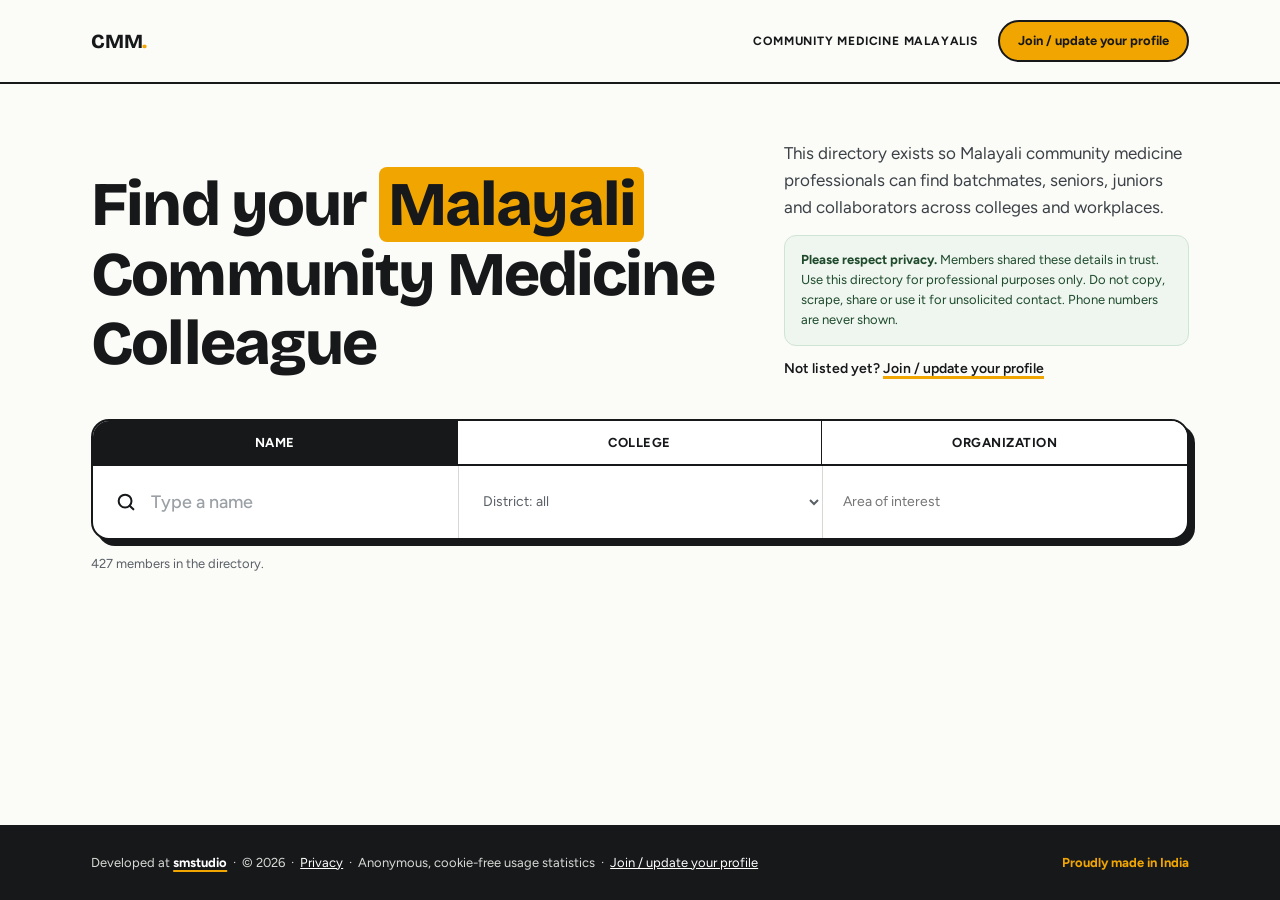
==== commit f51685a5: "Harden site: self-host fonts, CSP and referrer policy, robots.txt, external app.js - Self-host Brico" ====
--- a/site/index.html
+++ b/site/index.html
@@ -8,11 +8,17 @@
 <link rel="icon" type="image/png" sizes="32x32" href="favicon-32.png">
 <link rel="apple-touch-icon" href="apple-touch-icon.png">
 <meta name="theme-color" content="#16181a">
+<meta http-equiv="Content-Security-Policy" content="default-src 'self'; script-src 'self' https://gc.zgo.at; style-src 'self' 'unsafe-inline'; img-src 'self' data: https://cmm.goatcounter.com; font-src 'self'; connect-src 'self' https://cmm.goatcounter.com; base-uri 'none'; form-action 'none'; object-src 'none'">
+<meta name="referrer" content="no-referrer">
 <meta name="description" content="A members directory for Malayali community medicine professionals. For professional use only.">
-<link rel="preconnect" href="https://fonts.googleapis.com">
-<link rel="preconnect" href="https://fonts.gstatic.com" crossorigin>
-<link href="https://fonts.googleapis.com/css2?family=Bricolage+Grotesque:wght@500;700;800&family=Figtree:wght@400;500;600;700&display=swap" rel="stylesheet">
 <style>
+@font-face{font-family:'Bricolage Grotesque';font-style:normal;font-weight:500;font-display:swap;src:url(fonts/bricolage-grotesque-latin-500-normal.woff2) format('woff2');unicode-range:U+0000-00FF,U+0131,U+0152-0153,U+02BB-02BC,U+02C6,U+02DA,U+02DC,U+0304,U+0308,U+0329,U+2000-206F,U+20AC,U+2122,U+2191,U+2193,U+2212,U+2215,U+FEFF,U+FFFD}
+@font-face{font-family:'Bricolage Grotesque';font-style:normal;font-weight:700;font-display:swap;src:url(fonts/bricolage-grotesque-latin-700-normal.woff2) format('woff2');unicode-range:U+0000-00FF,U+0131,U+0152-0153,U+02BB-02BC,U+02C6,U+02DA,U+02DC,U+0304,U+0308,U+0329,U+2000-206F,U+20AC,U+2122,U+2191,U+2193,U+2212,U+2215,U+FEFF,U+FFFD}
+@font-face{font-family:'Bricolage Grotesque';font-style:normal;font-weight:800;font-display:swap;src:url(fonts/bricolage-grotesque-latin-800-normal.woff2) format('woff2');unicode-range:U+0000-00FF,U+0131,U+0152-0153,U+02BB-02BC,U+02C6,U+02DA,U+02DC,U+0304,U+0308,U+0329,U+2000-206F,U+20AC,U+2122,U+2191,U+2193,U+2212,U+2215,U+FEFF,U+FFFD}
+@font-face{font-family:'Figtree';font-style:normal;font-weight:400;font-display:swap;src:url(fonts/figtree-latin-400-normal.woff2) format('woff2');unicode-range:U+0000-00FF,U+0131,U+0152-0153,U+02BB-02BC,U+02C6,U+02DA,U+02DC,U+0304,U+0308,U+0329,U+2000-206F,U+20AC,U+2122,U+2191,U+2193,U+2212,U+2215,U+FEFF,U+FFFD}
+@font-face{font-family:'Figtree';font-style:normal;font-weight:500;font-display:swap;src:url(fonts/figtree-latin-500-normal.woff2) format('woff2');unicode-range:U+0000-00FF,U+0131,U+0152-0153,U+02BB-02BC,U+02C6,U+02DA,U+02DC,U+0304,U+0308,U+0329,U+2000-206F,U+20AC,U+2122,U+2191,U+2193,U+2212,U+2215,U+FEFF,U+FFFD}
+@font-face{font-family:'Figtree';font-style:normal;font-weight:600;font-display:swap;src:url(fonts/figtree-latin-600-normal.woff2) format('woff2');unicode-range:U+0000-00FF,U+0131,U+0152-0153,U+02BB-02BC,U+02C6,U+02DA,U+02DC,U+0304,U+0308,U+0329,U+2000-206F,U+20AC,U+2122,U+2191,U+2193,U+2212,U+2215,U+FEFF,U+FFFD}
+@font-face{font-family:'Figtree';font-style:normal;font-weight:700;font-display:swap;src:url(fonts/figtree-latin-700-normal.woff2) format('woff2');unicode-range:U+0000-00FF,U+0131,U+0152-0153,U+02BB-02BC,U+02C6,U+02DA,U+02DC,U+0304,U+0308,U+0329,U+2000-206F,U+20AC,U+2122,U+2191,U+2193,U+2212,U+2215,U+FEFF,U+FFFD}
 :root{
   --ink:#16181a; --paper:#fbfbf8; --white:#fff; --line:#d6d8d3; --muted:#5a6066;
   --gold:#f0a500; --gold-soft:#fff7e0; --green:#0b6b3a; --green-soft:#eef6ef; --blue:#1a4f9c; --amber:#a67600;
@@ -187,7 +193,7 @@
 }
 </style>
 <script data-goatcounter="https://cmm.goatcounter.com/count"
-        async src="//gc.zgo.at/count.js"></script>
+        async src="https://gc.zgo.at/count.js"></script>
 </head>
 <body>
 
@@ -275,366 +281,6 @@
   </div>
 </div>
 
-<script>
-var CSV_URL = 'directory.csv';
-var PAGE_SIZE = 20;
-var EMAIL_RE = /^[^\s@<>"']+@[^\s@<>"']+\.[^\s@<>"']+$/;
-
-/* ---------- CSV ---------- */
-function parseCSV(text) {
-  var rows = [], row = [], cell = '', inQuotes = false;
-  for (var i = 0; i < text.length; i++) {
-    var ch = text[i];
-    if (inQuotes) {
-      if (ch === '"') { if (text[i + 1] === '"') { cell += '"'; i++; } else inQuotes = false; }
-      else cell += ch;
-    } else if (ch === '"') inQuotes = true;
-    else if (ch === ',') { row.push(cell); cell = ''; }
-    else if (ch === '\n' || ch === '\r') {
-      if (ch === '\r' && text[i + 1] === '\n') i++;
-      row.push(cell); cell = '';
-      if (row.some(function (c) { return c.trim() !== ''; })) rows.push(row);
-      row = [];
-    } else cell += ch;
-  }
-  row.push(cell);
-  if (row.some(function (c) { return c.trim() !== ''; })) rows.push(row);
-  return rows;
-}
-function rowsToRecords(rows) {
-  if (rows.length < 2) return [];
-  var header = rows[0].map(function (h) { return h.trim(); });
-  var out = [];
-  for (var i = 1; i < rows.length; i++) {
-    var rec = {};
-    header.forEach(function (h, idx) { rec[h] = (rows[i][idx] || '').trim(); });
-    if (rec.name) out.push(rec);
-  }
-  return out;
-}
-
-/* ---------- helpers ---------- */
-function esc(t) {
-  return String(t == null ? '' : t).replace(/[&<>"']/g, function (c) {
-    return { '&': '&amp;', '<': '&lt;', '>': '&gt;', '"': '&quot;', "'": '&#39;' }[c];
-  });
-}
-function norm(s) { return String(s || '').toLowerCase().replace(/[^a-z0-9]+/g, ' ').trim(); }
-function tokens(q) { var n = norm(q); return n ? n.split(' ') : []; }
-function hasAll(value, toks) { var n = norm(value); return n !== '' && toks.every(function (t) { return n.indexOf(t) !== -1; }); }
-function hl(text, toks) {
-  text = String(text == null ? '' : text);
-  if (!toks.length || !text) return esc(text);
-  var re = new RegExp('(' + toks.map(function (t) { return t.replace(/[.*+?^${}()|[\]\\]/g, '\\$&'); }).join('|') + ')', 'ig');
-  return text.split(re).map(function (p, i) { return i % 2 ? '<mark>' + esc(p) + '</mark>' : esc(p); }).join('');
-}
-function statusInfo(r) {
-  if (r.professional_status === 'PG Ongoing') return { text: 'PG ongoing', cls: 'ongoing' };
-  if (r.professional_status === 'Completed PG') return { text: 'PG completed', cls: 'done' };
-  return { text: '', cls: '' };
-}
-
-/* ---------- anonymous usage events (GoatCounter: no cookies, no search text, no names) ---------- */
-function track(name) {
-  try {
-    if (window.goatcounter && typeof window.goatcounter.count === 'function') {
-      window.goatcounter.count({ path: 'event/' + name, title: name, event: true });
-    }
-  } catch (e) { /* analytics must never break the page */ }
-}
-var searchTimer = null;
-function trackSearch() {
-  clearTimeout(searchTimer);
-  var n = activeToks().join('').length;
-  if (n < 3) return;
-  searchTimer = setTimeout(function () { track('search-' + S.scope); }, 1500);
-}
-
-/* ---------- state ---------- */
-var S = { scope: 'name', view: 'cards', sortKey: 'name', sortDir: 1, page: 1, revealed: {} };
-var RECORDS = [], SUGGEST = { college: [], org: [] }, CURRENT = [];
-var $ = function (id) { return document.getElementById(id); };
-
-/* ---------- matching ---------- */
-function activeToks() { return tokens($('q').value); }
-function filterActive() { return activeToks().length > 0 || $('district').value !== '' || tokens($('interest').value).length > 0; }
-
-function matchRecord(r, toks) {
-  var hits = {};
-  var d = $('district').value;
-  if (d && r.native_district !== d) return null;
-  var it = tokens($('interest').value);
-  if (it.length && !hasAll(r.interests, it)) return null;
-  if (!toks.length) return hits;
-  var sc = S.scope;
-  if (sc === 'name') { return hasAll(r.name, toks) ? { name: true } : null; }
-  if (sc === 'college') {
-    var any = false;
-    ['ug_college', 'pg_college', 'organization'].forEach(function (k) { if (hasAll(r[k], toks)) { hits[k] = true; any = true; } });
-    return any ? hits : null;
-  }
-  if (sc === 'org') {
-    var a2 = false;
-    ['organization', 'designation'].forEach(function (k) { if (hasAll(r[k], toks)) { hits[k] = true; a2 = true; } });
-    return a2 ? hits : null;
-  }
-  return null;
-}
-
-function sortValue(r, key) { return (r[key] || '').toLowerCase(); }
-function sortRows(rows) {
-  var k = S.sortKey, dir = S.sortDir;
-  return rows.slice().sort(function (a, b) {
-    var x = sortValue(a.r, k), y = sortValue(b.r, k);
-    if (x === '' && y !== '') return 1;
-    if (y === '' && x !== '') return -1;
-    var c = x.localeCompare(y, undefined, { numeric: true, sensitivity: 'base' });
-    if (c === 0) c = a.r.name.localeCompare(b.r.name, undefined, { sensitivity: 'base' });
-    return c * dir;
-  });
-}
-
-/* ---------- rendering ---------- */
-function emailHtml(r) {
-  return EMAIL_RE.test(r.email) ? '<a href="mailto:' + esc(r.email) + '">' + esc(r.email) + '</a>' : 'Email not provided';
-}
-function levelRows(r, hits, toks, college) {
-  var out = [];
-  var rows = [
-    { k: 'ug_college', tag: 'ug', label: 'UG', sub: r.ug_year ? 'Year ' + r.ug_year : '' },
-    { k: 'pg_college', tag: 'pg', label: 'PG', sub: statusInfo(r).text },
-    { k: 'organization', tag: 'wk', label: 'WORKING', sub: r.designation }
-  ];
-  rows.forEach(function (x) {
-    if (!r[x.k]) return;
-    var dim = college && !hits[x.k];
-    out.push('<div class="trow' + (dim ? ' dim' : '') + '"><span class="tag ' + x.tag + '">' + x.label + '</span><span>' + hl(r[x.k], toks) +
-      (x.sub ? '<span class="tsub">' + esc(x.sub) + '</span>' : '') + '</span></div>');
-  });
-  return out.join('');
-}
-function cardHtml(item, toks) {
-  var r = item.r, st = statusInfo(r), id = item.id, college = S.scope === 'college' && toks.length > 0;
-  var open = !!S.revealed[id];
-  return '<article class="card"><div><div class="cname">' + hl(r.name, S.scope === 'name' ? toks : []) + '</div>' +
-    '<div class="cmeta"><span>' + hl(r.native_district || 'District not given', []) + '</span>' +
-    (st.text ? '<span class="chip ' + st.cls + '">' + esc(st.text) + '</span>' : '') + '</div></div>' +
-    '<div class="rows">' + levelRows(r, item.hits, toks, college) + '</div>' +
-    (open ? '<div class="emailbox">' + emailHtml(r) + '</div>' : '') +
-    '<div class="cactions"><button class="btn solid" data-act="email" data-id="' + id + '">' + (open ? 'Hide email' : 'Show email') + '</button>' +
-    '<button class="btn" data-act="detail" data-id="' + id + '">Details</button></div></article>';
-}
-var COLS = [
-  { k: 'name', label: 'Name' }, { k: 'native_district', label: 'District' }, { k: 'professional_status', label: 'Status' },
-  { k: 'ug_college', label: 'UG college' }, { k: 'pg_college', label: 'PG college' }, { k: 'organization', label: 'Organization' },
-  { k: 'designation', label: 'Designation' }
-];
-function tableHtml(items, toks) {
-  var college = S.scope === 'college' && toks.length > 0;
-  var head = COLS.map(function (c) {
-    var sorted = S.sortKey === c.k;
-    var aria = sorted ? (S.sortDir === 1 ? 'ascending' : 'descending') : 'none';
-    return '<th scope="col" aria-sort="' + aria + '"><button data-sort="' + c.k + '">' + esc(c.label) + ' <span class="arrow">' + (sorted ? (S.sortDir === 1 ? '▲' : '▼') : '↕') + '</span></button></th>';
-  }).join('') + '<th scope="col" class="plain">Contact</th>';
-  var body = items.map(function (it) {
-    var r = it.r, id = it.id, h = it.hits;
-    function cell(k, extra) {
-      var dim = college && (k === 'ug_college' || k === 'pg_college' || k === 'organization') && !h[k];
-      var hlOn = (S.scope === 'college' && h[k]) || (S.scope === 'org' && h[k]) || false || (S.scope === 'name' && k === 'name');
-      return '<td class="' + (extra || '') + (dim ? ' dimcell' : '') + '">' + (hlOn ? hl(r[k], toks) : esc(r[k])) + '</td>';
-    }
-    var open = !!S.revealed[id];
-    return '<tr>' + cell('name', 'nm') + cell('native_district') +
-      '<td>' + esc(statusInfo(r).text) + '</td>' + cell('ug_college') + cell('pg_college') + cell('organization') + cell('designation') +
-      '<td class="acts">' + (open ? '<div class="emailbox">' + emailHtml(r) + '</div>' : '<button class="btn" data-act="email" data-id="' + id + '">Show email</button>') +
-      '<button class="btn" data-act="detail" data-id="' + id + '">Details</button></td></tr>';
-  }).join('');
-  return '<div class="tablewrap"><table><thead><tr>' + head + '</tr></thead><tbody>' + body + '</tbody></table></div>';
-}
-function pagerHtml(total, pages) {
-  if (total <= PAGE_SIZE) return '<div class="pshow">Showing all ' + total + '</div>';
-  var from = (S.page - 1) * PAGE_SIZE + 1, to = Math.min(total, S.page * PAGE_SIZE);
-  var nums = [], p;
-  for (p = 1; p <= pages; p++) { if (p === 1 || p === pages || Math.abs(p - S.page) <= 1) nums.push(p); else if (nums[nums.length - 1] !== '…') nums.push('…'); }
-  var btns = nums.map(function (n) {
-    return n === '…' ? '<span class="pdots">…</span>' :
-      '<button class="pbtn" data-page="' + n + '"' + (n === S.page ? ' aria-current="page"' : '') + ' aria-label="Page ' + n + '">' + n + '</button>';
-  }).join('');
-  return '<div class="pshow">Showing ' + from + ' to ' + to + ' of ' + total + '</div><div class="pnav">' +
-    '<button class="pbtn wide" data-page="' + (S.page - 1) + '"' + (S.page === 1 ? ' disabled' : '') + '>Previous</button>' + btns +
-    '<button class="pbtn wide" data-page="' + (S.page + 1) + '"' + (S.page === pages ? ' disabled' : '') + '>Next</button></div>';
-}
-
-function render(resetPage) {
-  if (resetPage) S.page = 1;
-  var area = $('results-area');
-  if (!filterActive()) { area.hidden = true; CURRENT = []; return; }
-  var toks = activeToks();
-  var items = [];
-  RECORDS.forEach(function (r, i) { var h = matchRecord(r, toks); if (h) items.push({ r: r, id: i, hits: h }); });
-  items = sortRows(items);
-  CURRENT = items;
-  area.hidden = false;
-  var total = items.length, pages = Math.max(1, Math.ceil(total / PAGE_SIZE));
-  if (S.page > pages) S.page = pages;
-  var c = { ug: 0, pg: 0, wk: 0 };
-  if (S.scope === 'college' && toks.length) {
-    items.forEach(function (it) { if (it.hits.ug_college) c.ug++; if (it.hits.pg_college) c.pg++; if (it.hits.organization) c.wk++; });
-    $('rsub').innerHTML = '<span class="ug">UG ' + c.ug + '</span> &nbsp;/&nbsp; <span class="pg">PG ' + c.pg + '</span> &nbsp;/&nbsp; <span class="wk">Working ' + c.wk + '</span>';
-  } else $('rsub').innerHTML = '';
-  $('rcount').textContent = total + (total === 1 ? ' member found' : ' members found');
-  if (!total) {
-    $('out').innerHTML = '<div class="empty"><b>No members found</b>Try a shorter word, another spelling (GMC, Govt, a city name) or a different tab.</div>';
-    $('pager').innerHTML = ''; return;
-  }
-  var slice = items.slice((S.page - 1) * PAGE_SIZE, S.page * PAGE_SIZE);
-  $('out').innerHTML = S.view === 'table' ? tableHtml(slice, toks) : '<div class="cards">' + slice.map(function (it) { return cardHtml(it, toks); }).join('') + '</div>';
-  $('pager').innerHTML = pagerHtml(total, pages);
-  $('sortKey').value = S.sortKey;
-  $('sortDir').textContent = S.sortDir === 1 ? 'A → Z' : 'Z → A';
-}
-
-/* ---------- suggestions ---------- */
-function buildSuggest(fields) {
-  var map = {};
-  RECORDS.forEach(function (r) {
-    fields.forEach(function (f) {
-      var raw = r[f]; var k = norm(raw); if (!k) return;
-      if (map[k]) map[k].count++; else map[k] = { display: raw, key: k, count: 1 };
-    });
-  });
-  return Object.keys(map).map(function (k) { return map[k]; });
-}
-function showSuggest() {
-  var box = $('suggestions'), toks = activeToks();
-  var pool = S.scope === 'college' ? SUGGEST.college : S.scope === 'org' ? SUGGEST.org : [];
-  if (!toks.length || !pool.length) { box.classList.remove('show'); box.innerHTML = ''; return; }
-  var list = pool.filter(function (s) { return toks.every(function (t) { return s.key.indexOf(t) !== -1; }); })
-    .sort(function (a, b) { return b.count - a.count || a.display.localeCompare(b.display); }).slice(0, 8);
-  if (!list.length) { box.classList.remove('show'); box.innerHTML = ''; return; }
-  box.innerHTML = list.map(function (s) {
-    return '<button type="button" data-fill="' + esc(s.display) + '"><span>' + hl(s.display, toks) + '</span><span class="cnt">' + s.count + (s.count === 1 ? ' mention' : ' mentions') + '</span></button>';
-  }).join('');
-  box.classList.add('show');
-}
-
-/* ---------- details modal ---------- */
-function openDetail(id) {
-  var r = RECORDS[id]; if (!r) return;
-  var st = statusInfo(r), sec = [];
-  function add(h, body) { if (body) sec.push('<div class="msec"><h3>' + esc(h) + '</h3>' + body + '</div>'); }
-  add('Native district', r.native_district ? '<p>' + esc(r.native_district) + '</p>' : '');
-  add('Status', st.text ? '<p>' + esc(st.text) + (r.pg_completion_expected && r.professional_status === 'PG Ongoing' ? ' · expected ' + esc(r.pg_completion_expected) : '') + (r.md_completion_year && r.professional_status === 'Completed PG' ? ' · ' + esc(r.md_completion_year) : '') + '</p>' : '');
-  add('UG', r.ug_college ? '<p>' + esc(r.ug_college) + '</p><p class="tsub">' + esc([r.ug_state, r.ug_year].filter(Boolean).join(' · ')) + '</p>' : '');
-  add('PG', r.pg_college ? '<p>' + esc(r.pg_college) + '</p><p class="tsub">' + esc(r.pg_state) + '</p>' : '');
-  add('Working at', r.organization ? '<p>' + esc(r.organization) + '</p>' + (r.designation ? '<p class="tsub">' + esc(r.designation) + '</p>' : '') : '');
-  var tags = r.interests ? r.interests.split(/[;,|]/).map(function (s) { return s.trim(); }).filter(Boolean) : [];
-  add('Areas of interest', tags.length ? '<div class="itags">' + tags.map(function (t) { return '<span class="itag">' + esc(t) + '</span>'; }).join('') + '</div>' : '');
-  add('Email', '<p>' + emailHtml(r) + '</p>');
-  $('mname').textContent = r.name;
-  $('mbody').innerHTML = sec.join('');
-  $('overlay').classList.add('show');
-  $('mclose').focus();
-}
-function closeDetail() { $('overlay').classList.remove('show'); }
-
-/* ---------- credits popup ---------- */
-/* Edit this list to update the credits. A person with an empty linkedin value shows no LinkedIn button. */
-var CREDITS = [
-  { group: 'Created and maintained by', people: [
-    { name: 'Dr Sharan Murali', role: 'Scientist C, ICMR – National Institute of Epidemiology', linkedin: 'https://www.linkedin.com/in/drsharanmurali' }
-  ] },
-  { group: 'Platform idea', people: [
-    { name: 'Dr Amal Kareem', role: '', linkedin: 'https://www.linkedin.com/in/dr-amal-kareem-36b134157' },
-    { name: 'Dr Salin K Eliyas', role: '', linkedin: 'https://www.linkedin.com/in/salins13' }
-  ] }
-];
-var LI_ICON = '<svg viewBox="0 0 24 24" aria-hidden="true"><path d="M20.45 20.45h-3.55v-5.57c0-1.33-.03-3.04-1.85-3.04-1.86 0-2.14 1.45-2.14 2.94v5.67H9.36V9h3.41v1.56h.05c.47-.9 1.63-1.85 3.36-1.85 3.6 0 4.27 2.37 4.27 5.45v6.29zM5.34 7.43a2.06 2.06 0 1 1 0-4.12 2.06 2.06 0 0 1 0 4.12zM7.12 20.45H3.56V9h3.56v11.45zM22.22 0H1.77C.79 0 0 .77 0 1.73v20.54C0 23.23.79 24 1.77 24h20.45c.98 0 1.78-.77 1.78-1.73V1.73C24 .77 23.2 0 22.22 0z"/></svg>';
-function safeUrl(u) { return /^https:\/\/([a-z]+\.)?linkedin\.com\//i.test(u || '') ? u : ''; }
-function openCredits() {
-  $('creditsBody').innerHTML = CREDITS.map(function (g) {
-    return '<div class="cgroup"><h3>' + esc(g.group) + '</h3>' + g.people.map(function (p) {
-      var u = safeUrl(p.linkedin);
-      return '<div class="cperson"><div><div class="cname">' + esc(p.name) + '</div>' +
-        (p.role ? '<div class="crole">' + esc(p.role) + '</div>' : '') + '</div>' +
-        (u ? '<a class="clink" href="' + esc(u) + '" target="_blank" rel="noopener noreferrer" aria-label="' + esc(p.name) + ' on LinkedIn">' + LI_ICON + 'LinkedIn</a>' : '') +
-        '</div>';
-    }).join('') + '</div>';
-  }).join('');
-  track('credits-open');
-  $('creditsOverlay').classList.add('show');
-  $('creditsClose').focus();
-}
-function closeCredits() {
-  if (!$('creditsOverlay').classList.contains('show')) return;
-  $('creditsOverlay').classList.remove('show');
-  $('creditsBtn').focus();
-}
-$('creditsBtn').addEventListener('click', openCredits);
-$('creditsClose').addEventListener('click', closeCredits);
-$('creditsOverlay').addEventListener('click', function (e) { if (e.target === $('creditsOverlay')) closeCredits(); });
-document.addEventListener('keydown', function (e) { if (e.key === 'Escape') closeCredits(); });
-
-/* ---------- events ---------- */
-var PLACEHOLDERS = {
-  name: 'Type a name', college: 'e.g. Kottayam, JIPMER, Amala, Government Medical College', org: 'Organization or designation'
-};
-document.addEventListener('click', function (e) { if (e.target.closest('[data-join]')) track('join-click'); });
-document.querySelector('.tabs').addEventListener('click', function (e) {
-  var b = e.target.closest('.tab'); if (!b) return;
-  S.scope = b.getAttribute('data-scope');
-  track('tab-' + S.scope);
-  document.querySelectorAll('.tab').forEach(function (t) { t.setAttribute('aria-selected', t === b ? 'true' : 'false'); });
-  $('q').placeholder = PLACEHOLDERS[S.scope];
-  $('hint').style.display = S.scope === 'college' ? '' : 'none';
-  showSuggest(); render(true);
-});
-$('q').addEventListener('input', function () { showSuggest(); render(true); trackSearch(); });
-$('q').addEventListener('focus', showSuggest);
-$('district').addEventListener('change', function () { if (this.value) track('filter-district'); render(true); });
-$('interest').addEventListener('input', function () { render(true); if (tokens(this.value).length) { clearTimeout(searchTimer); searchTimer = setTimeout(function () { track('filter-interest'); }, 1500); } });
-$('suggestions').addEventListener('click', function (e) {
-  var b = e.target.closest('button[data-fill]'); if (!b) return;
-  $('q').value = b.getAttribute('data-fill'); $('suggestions').classList.remove('show'); render(true);
-});
-document.addEventListener('click', function (e) { if (!e.target.closest('.qwrap')) $('suggestions').classList.remove('show'); });
-$('vCards').addEventListener('click', function () { S.view = 'cards'; track('view-cards'); $('vCards').setAttribute('aria-pressed', 'true'); $('vTable').setAttribute('aria-pressed', 'false'); render(false); });
-$('vTable').addEventListener('click', function () { S.view = 'table'; track('view-table'); $('vTable').setAttribute('aria-pressed', 'true'); $('vCards').setAttribute('aria-pressed', 'false'); render(false); });
-$('sortKey').addEventListener('change', function () { S.sortKey = this.value; render(true); });
-$('sortDir').addEventListener('click', function () { S.sortDir *= -1; render(true); });
-$('out').addEventListener('click', function (e) {
-  var s = e.target.closest('[data-sort]');
-  if (s) { track('table-sort'); var k = s.getAttribute('data-sort'); if (S.sortKey === k) S.sortDir *= -1; else { S.sortKey = k; S.sortDir = 1; } render(true); return; }
-  var b = e.target.closest('[data-act]'); if (!b) return;
-  var id = parseInt(b.getAttribute('data-id'), 10);
-  if (b.getAttribute('data-act') === 'email') { S.revealed[id] = !S.revealed[id]; if (S.revealed[id]) track('email-reveal'); render(false); }
-  else { track('details-open'); openDetail(id); }
-});
-$('pager').addEventListener('click', function (e) {
-  var b = e.target.closest('[data-page]'); if (!b || b.disabled) return;
-  S.page = parseInt(b.getAttribute('data-page'), 10); if (S.page > 1) track('page-next'); render(false);
-  $('results-area').scrollIntoView({ behavior: 'smooth', block: 'start' });
-});
-$('mclose').addEventListener('click', closeDetail);
-$('overlay').addEventListener('click', function (e) { if (e.target === $('overlay')) closeDetail(); });
-document.addEventListener('keydown', function (e) { if (e.key === 'Escape') closeDetail(); });
-
-/* ---------- load ---------- */
-function loadData() {
-  fetch(CSV_URL + '?t=' + Date.now(), { cache: 'no-store' })
-    .then(function (resp) { if (!resp.ok) throw new Error('HTTP ' + resp.status); return resp.text(); })
-    .then(function (text) {
-      RECORDS = rowsToRecords(parseCSV(text));
-      SUGGEST.college = buildSuggest(['ug_college', 'pg_college', 'organization']);
-      SUGGEST.org = buildSuggest(['organization']);
-      var ds = {}; RECORDS.forEach(function (r) { if (r.native_district) ds[r.native_district] = 1; });
-      Object.keys(ds).sort().forEach(function (d) { var o = document.createElement('option'); o.value = d; o.textContent = d; $('district').appendChild(o); });
-      $('loadnote').textContent = RECORDS.length + ' members in the directory.';
-      render(false);
-    })
-    .catch(function (err) { $('loadnote').textContent = 'Could not load the directory (' + err.message + '). Please refresh.'; });
-}
-loadData();
-</script>
+<script src="app.js" defer></script>
 </body>
 </html>
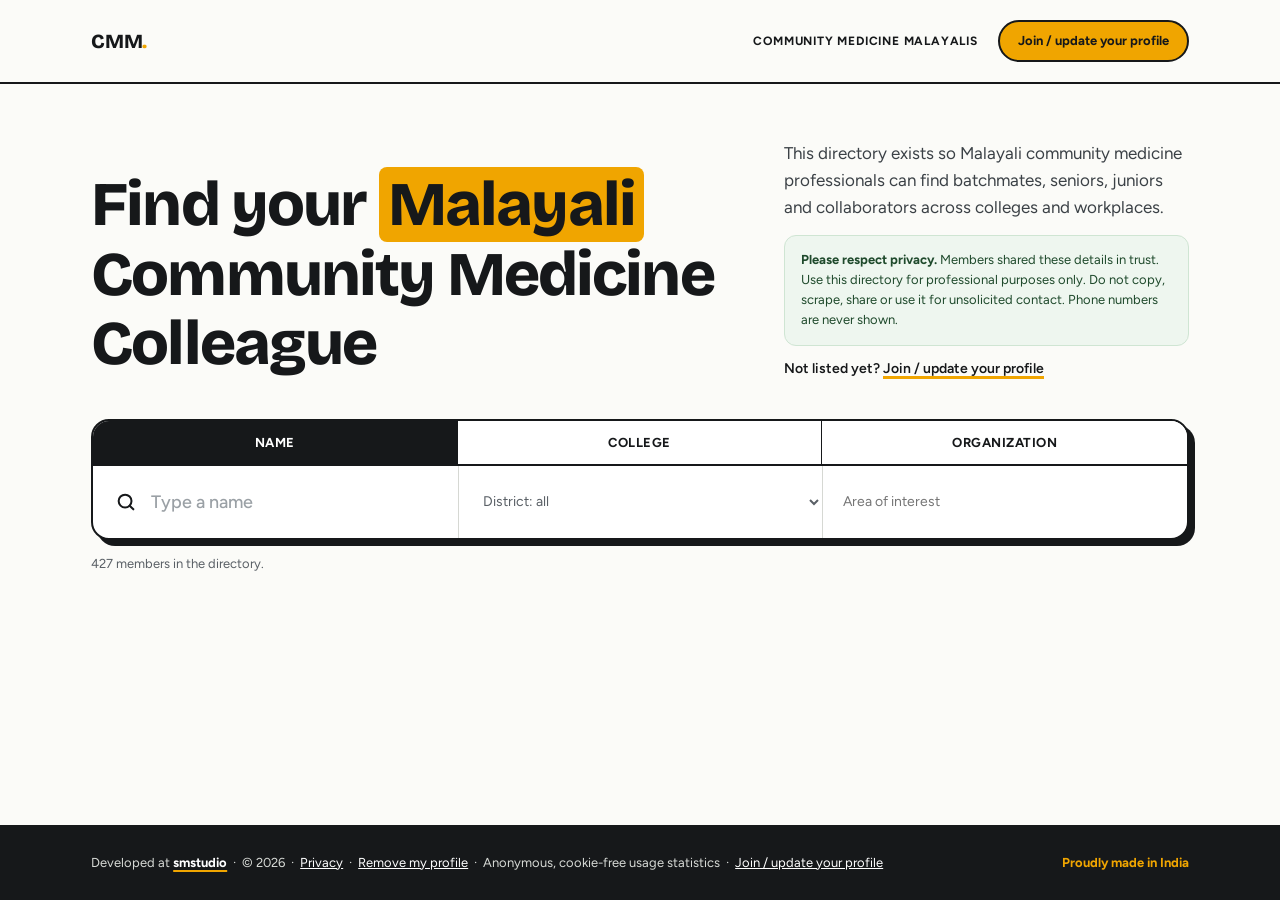
==== commit 17a33f04: "Add Remove my profile link to footer and privacy page Co-Authored-By: Claude Sonnet 5.5 <noreply@ant" ====
--- a/site/index.html
+++ b/site/index.html
@@ -263,7 +263,7 @@
 </main>
 
 <footer class="foot"><div class="wrap">
-  <div>Developed at <button type="button" class="credit-link" id="creditsBtn" aria-haspopup="dialog" title="Meet the team behind this platform">smstudio</button> &nbsp;·&nbsp; © 2026 &nbsp;·&nbsp; <a href="/privacy/">Privacy</a> &nbsp;·&nbsp; Anonymous, cookie-free usage statistics &nbsp;·&nbsp; <a href="https://docs.google.com/forms/d/e/1FAIpQLScqlafdQdbwn4M9MFp9jp8qxXYpPZm8fULQ5s_ktDN0arLXPQ/viewform?pli=1" rel="noopener noreferrer" target="_blank" data-join>Join / update your profile</a></div>
+  <div>Developed at <button type="button" class="credit-link" id="creditsBtn" aria-haspopup="dialog" title="Meet the team behind this platform">smstudio</button> &nbsp;·&nbsp; © 2026 &nbsp;·&nbsp; <a href="/privacy/">Privacy</a> &nbsp;·&nbsp; <a href="mailto:admincmmonline@gmail.com?subject=Remove%20my%20CMM%20profile&amp;body=Please%20remove%20my%20profile.%0AFull%20name%3A%20%0AEmail%20used%20to%20register%3A%20">Remove my profile</a> &nbsp;·&nbsp; Anonymous, cookie-free usage statistics &nbsp;·&nbsp; <a href="https://docs.google.com/forms/d/e/1FAIpQLScqlafdQdbwn4M9MFp9jp8qxXYpPZm8fULQ5s_ktDN0arLXPQ/viewform?pli=1" rel="noopener noreferrer" target="_blank" data-join>Join / update your profile</a></div>
   <div class="in">Proudly made in India</div>
 </div></footer>
 
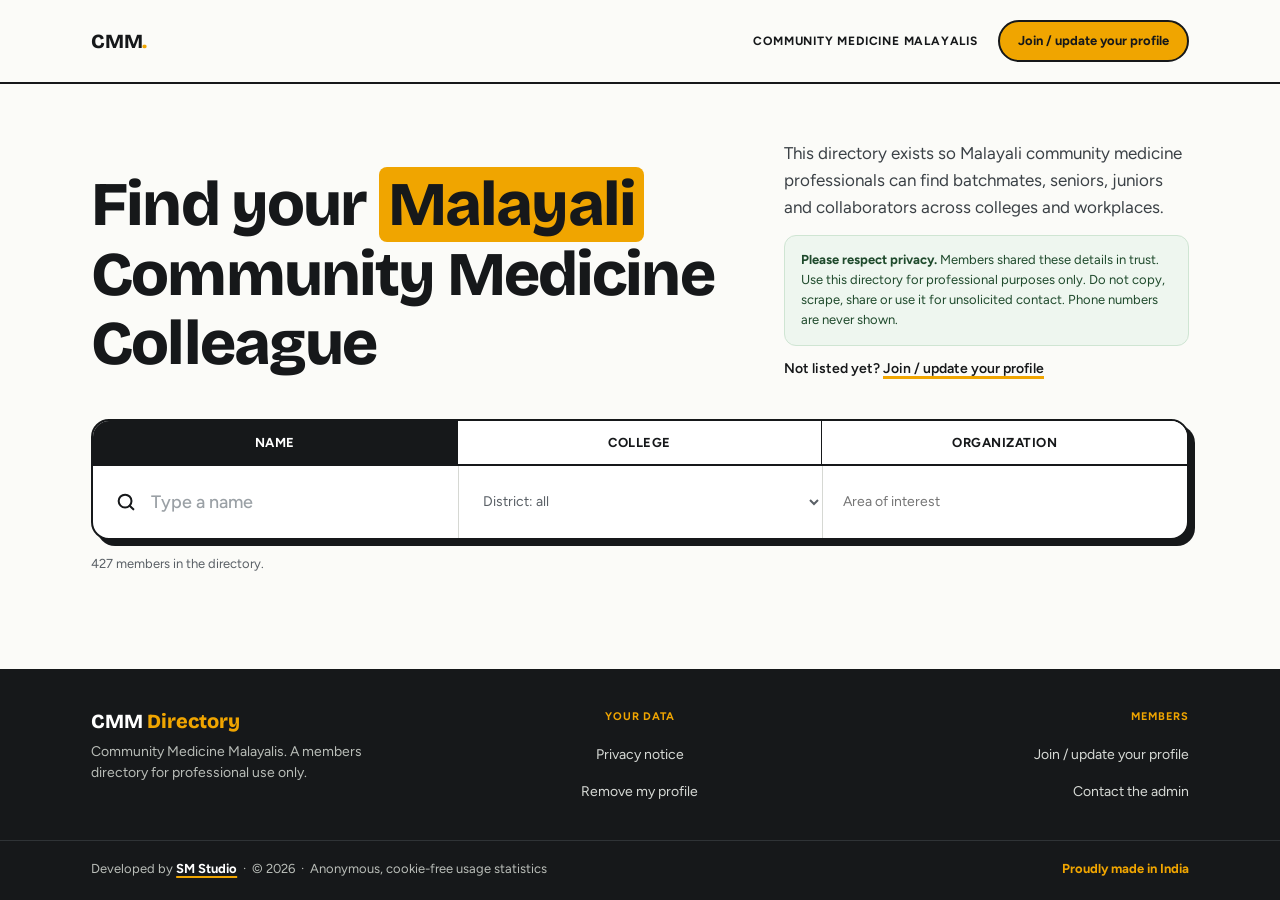
==== commit c8faee09: "Redesign footer: three columns, centered Your data, right-aligned Members, responsive Co-Authored-By" ====
--- a/site/index.html
+++ b/site/index.html
@@ -161,10 +161,22 @@
 .itag{padding:3px 10px;border:1.5px solid var(--ink);border-radius:999px;font-size:12px;font-weight:600}
 
 /* footer */
-.foot{margin-top:56px;background:var(--ink);color:#d7dad6}
-.foot .wrap{display:flex;flex-wrap:wrap;gap:12px;justify-content:space-between;align-items:center;padding-top:28px;padding-bottom:28px;font-size:13px}
-.foot b{color:#fff}
+.foot{margin-top:56px;background:var(--ink);color:#d7dad6;font-size:14px}
+.foot .fcols{display:grid;grid-template-columns:1fr 1fr 1fr;gap:32px;padding-top:40px;padding-bottom:28px}
+.foot .fbrand{font:800 20px var(--display);color:#fff;margin-bottom:8px}
+.foot .fbrand i{font-style:normal;color:var(--gold)}
+.foot .fcols p{max-width:300px;color:#b9bdb8}
+.foot h3{font-size:11px;font-weight:800;letter-spacing:.9px;text-transform:uppercase;color:var(--gold);margin-bottom:12px}
+.foot ul{list-style:none}
+.foot li{margin-bottom:4px}
+.foot .fcols a{display:inline-block;padding:6px 0;color:#d7dad6;text-decoration:none}
+.foot .fcols a:hover,.foot .fcols a:focus-visible{color:var(--gold)}
+.foot .fmid{text-align:center}
+.foot .fright{text-align:right}
+.foot .fbar{border-top:1px solid #2f3336}
+.foot .fbar .wrap{display:flex;flex-wrap:wrap;gap:8px 16px;justify-content:space-between;align-items:center;padding-top:18px;padding-bottom:22px;font-size:13px;color:#b9bdb8}
 .foot .in{color:var(--gold);font-weight:700}
+@media(max-width:700px){.foot .fcols{grid-template-columns:1fr;gap:26px;padding-top:32px}.foot .fmid,.foot .fright{text-align:left}}
 .credit-link{background:none;border:0;padding:0;font:inherit;font-weight:700;color:#fff;cursor:pointer;text-decoration:underline;text-decoration-color:var(--gold);text-decoration-thickness:2px;text-underline-offset:3px}
 .credit-link:hover{color:var(--gold)}
 .credit-link:focus-visible{outline:3px solid var(--gold);outline-offset:3px;border-radius:3px}
@@ -262,10 +274,23 @@
 </div>
 </main>
 
-<footer class="foot"><div class="wrap">
-  <div>Developed at <button type="button" class="credit-link" id="creditsBtn" aria-haspopup="dialog" title="Meet the team behind this platform">smstudio</button> &nbsp;·&nbsp; © 2026 &nbsp;·&nbsp; <a href="/privacy/">Privacy</a> &nbsp;·&nbsp; <a href="mailto:admincmmonline@gmail.com?subject=Remove%20my%20CMM%20profile&amp;body=Please%20remove%20my%20profile.%0AFull%20name%3A%20%0AEmail%20used%20to%20register%3A%20">Remove my profile</a> &nbsp;·&nbsp; Anonymous, cookie-free usage statistics &nbsp;·&nbsp; <a href="https://docs.google.com/forms/d/e/1FAIpQLScqlafdQdbwn4M9MFp9jp8qxXYpPZm8fULQ5s_ktDN0arLXPQ/viewform?pli=1" rel="noopener noreferrer" target="_blank" data-join>Join / update your profile</a></div>
-  <div class="in">Proudly made in India</div>
-</div></footer>
+<footer class="foot">
+  <div class="wrap fcols">
+    <div><div class="fbrand">CMM <i>Directory</i></div><p>Community Medicine Malayalis. A members directory for professional use only.</p></div>
+    <div class="fmid"><h3>Your data</h3><ul>
+      <li><a href="/privacy/">Privacy notice</a></li>
+      <li><a href="mailto:admincmmonline@gmail.com?subject=Remove%20my%20CMM%20profile&amp;body=Please%20remove%20my%20profile.%0AFull%20name%3A%20%0AEmail%20used%20to%20register%3A%20">Remove my profile</a></li>
+    </ul></div>
+    <div class="fright"><h3>Members</h3><ul>
+      <li><a href="https://docs.google.com/forms/d/e/1FAIpQLScqlafdQdbwn4M9MFp9jp8qxXYpPZm8fULQ5s_ktDN0arLXPQ/viewform?pli=1" rel="noopener noreferrer" target="_blank" data-join>Join / update your profile</a></li>
+      <li><a href="mailto:admincmmonline@gmail.com?subject=CMM%20Directory%20query">Contact the admin</a></li>
+    </ul></div>
+  </div>
+  <div class="fbar"><div class="wrap">
+    <div>Developed by <button type="button" class="credit-link" id="creditsBtn" aria-haspopup="dialog" title="Meet the team behind this platform">SM Studio</button> &nbsp;·&nbsp; © 2026 &nbsp;·&nbsp; Anonymous, cookie-free usage statistics</div>
+    <div class="in">Proudly made in India</div>
+  </div></div>
+</footer>
 
 <div class="overlay" id="overlay" role="dialog" aria-modal="true" aria-labelledby="mname">
   <div class="modal">
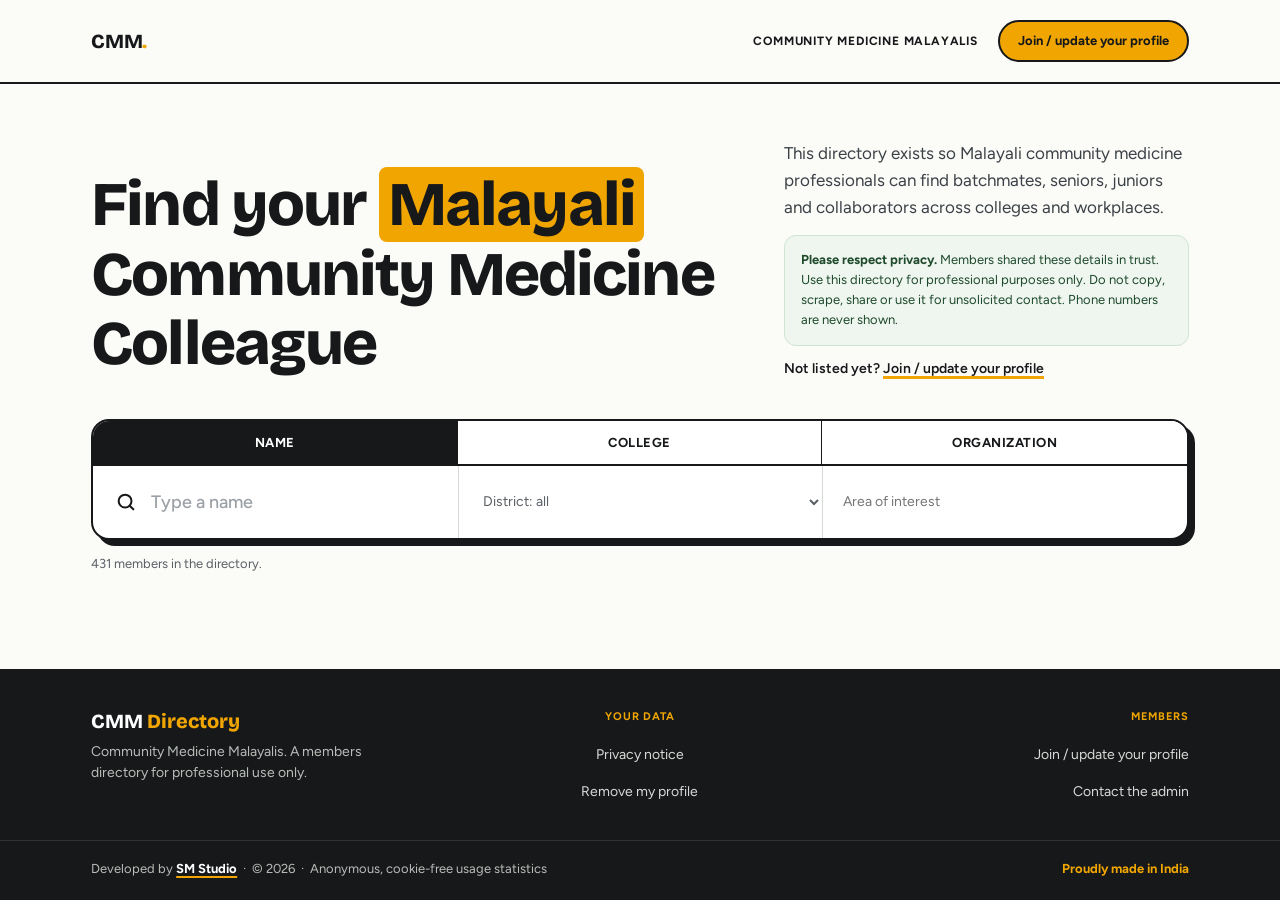
==== commit 4b640186: "Privacy notice: About this Directory; credits popup: personal-capacity disclaimer, Sharan only Co-Au" ====
--- a/site/index.html
+++ b/site/index.html
@@ -183,6 +183,7 @@
 /* credits popup */
 .cgroup{margin-bottom:18px}
 .cgroup:last-child{margin-bottom:0}
+.cnote{font-size:13px;color:var(--muted);line-height:1.55;margin-top:12px}
 .cgroup h3{font-size:11px;font-weight:800;letter-spacing:.9px;text-transform:uppercase;color:var(--muted);margin-bottom:8px}
 .cperson{display:flex;justify-content:space-between;align-items:center;gap:12px;flex-wrap:wrap;padding:12px 14px;border:2px solid var(--ink);border-radius:12px;background:var(--gold-soft);margin-bottom:8px}
 .cperson:last-child{margin-bottom:0}
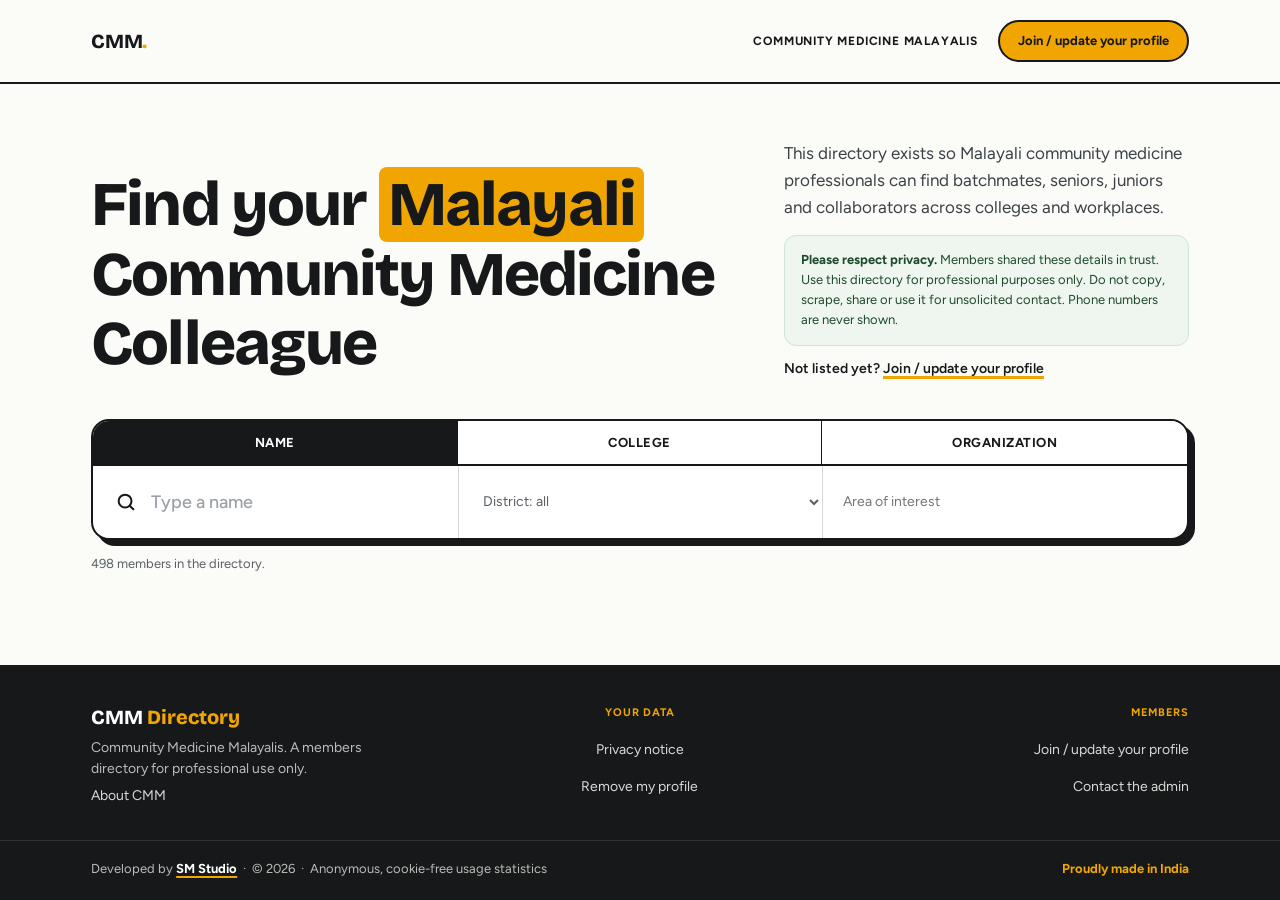
==== commit 35c54f28: "Add About CMM page, footer link, and privacy notice version 7 November 2026 Co-Authored-By: Claude S" ====
--- a/site/index.html
+++ b/site/index.html
@@ -277,7 +277,7 @@
 
 <footer class="foot">
   <div class="wrap fcols">
-    <div><div class="fbrand">CMM <i>Directory</i></div><p>Community Medicine Malayalis. A members directory for professional use only.</p></div>
+    <div><div class="fbrand">CMM <i>Directory</i></div><p>Community Medicine Malayalis. A members directory for professional use only.</p><p><a href="/about/">About CMM</a></p></div>
     <div class="fmid"><h3>Your data</h3><ul>
       <li><a href="/privacy/">Privacy notice</a></li>
       <li><a href="mailto:admincmmonline@gmail.com?subject=Remove%20my%20CMM%20profile&amp;body=Please%20remove%20my%20profile.%0AFull%20name%3A%20%0AEmail%20used%20to%20register%3A%20">Remove my profile</a></li>
